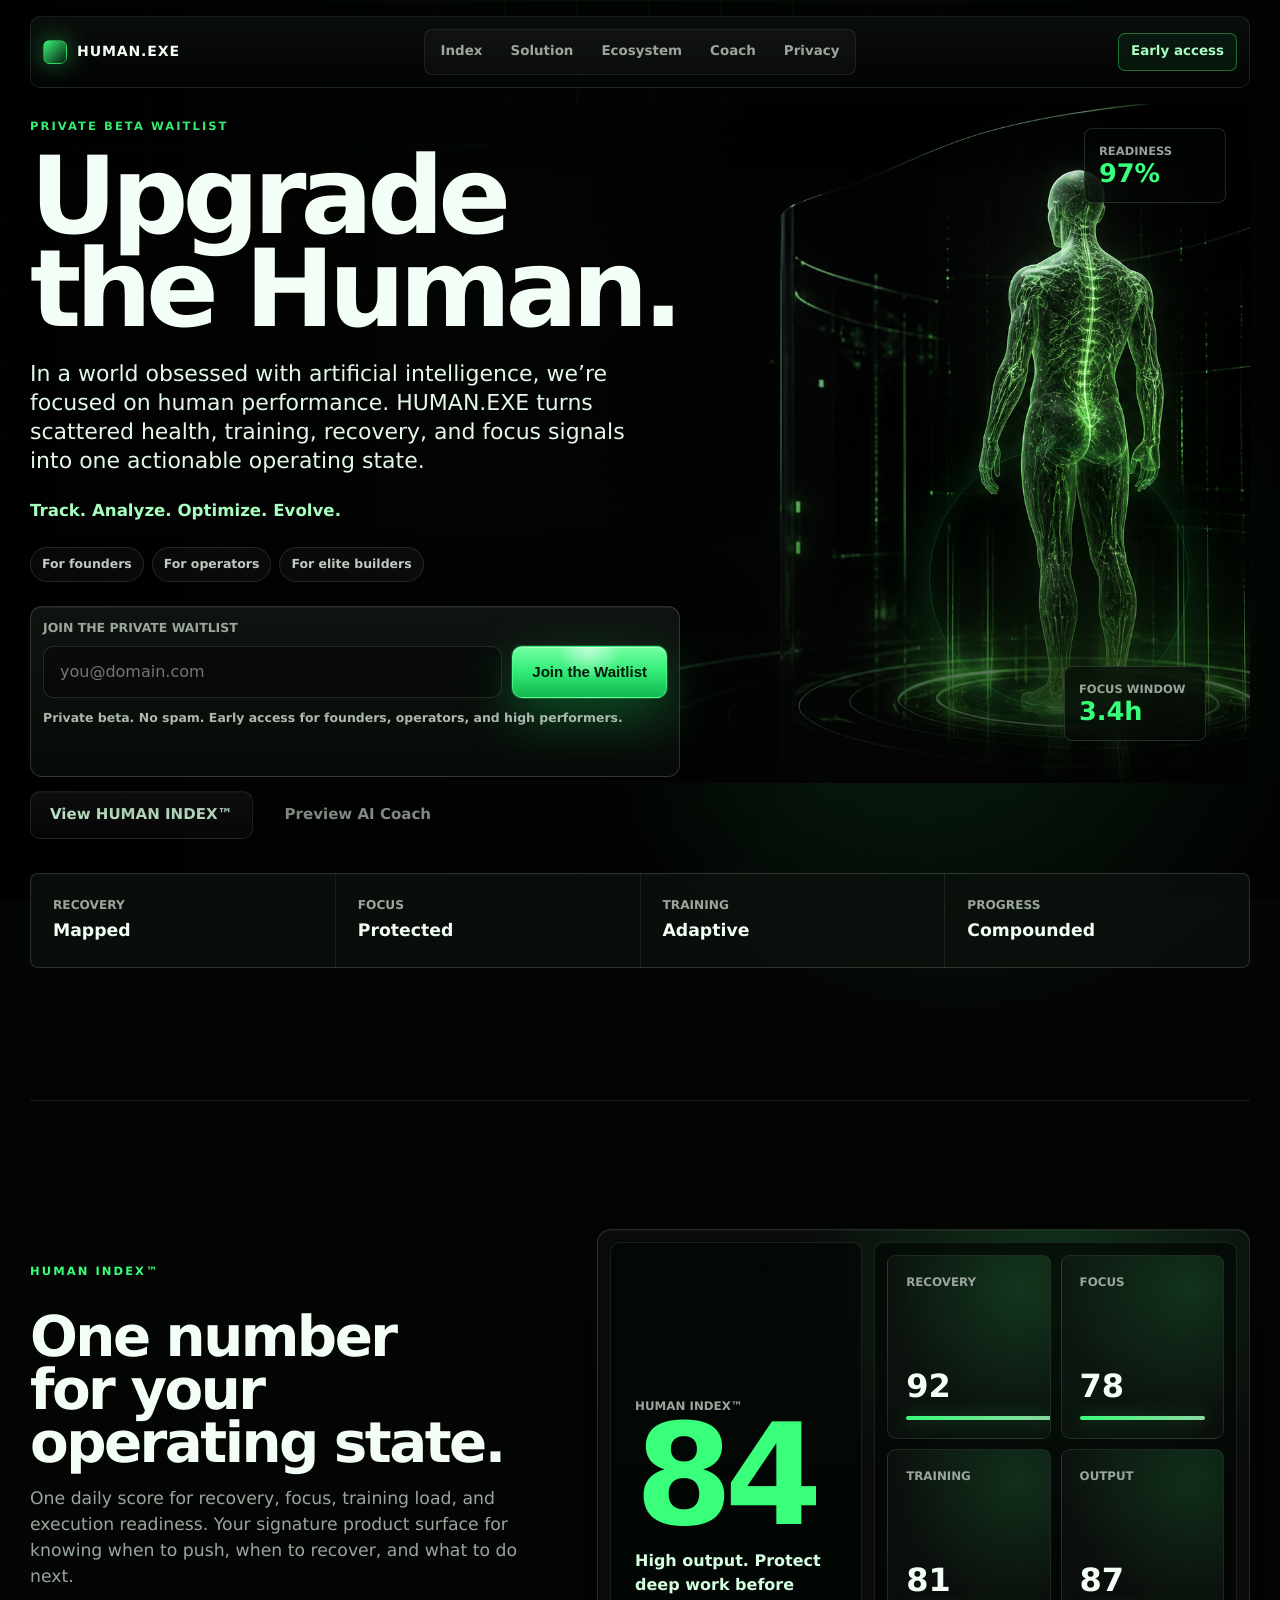
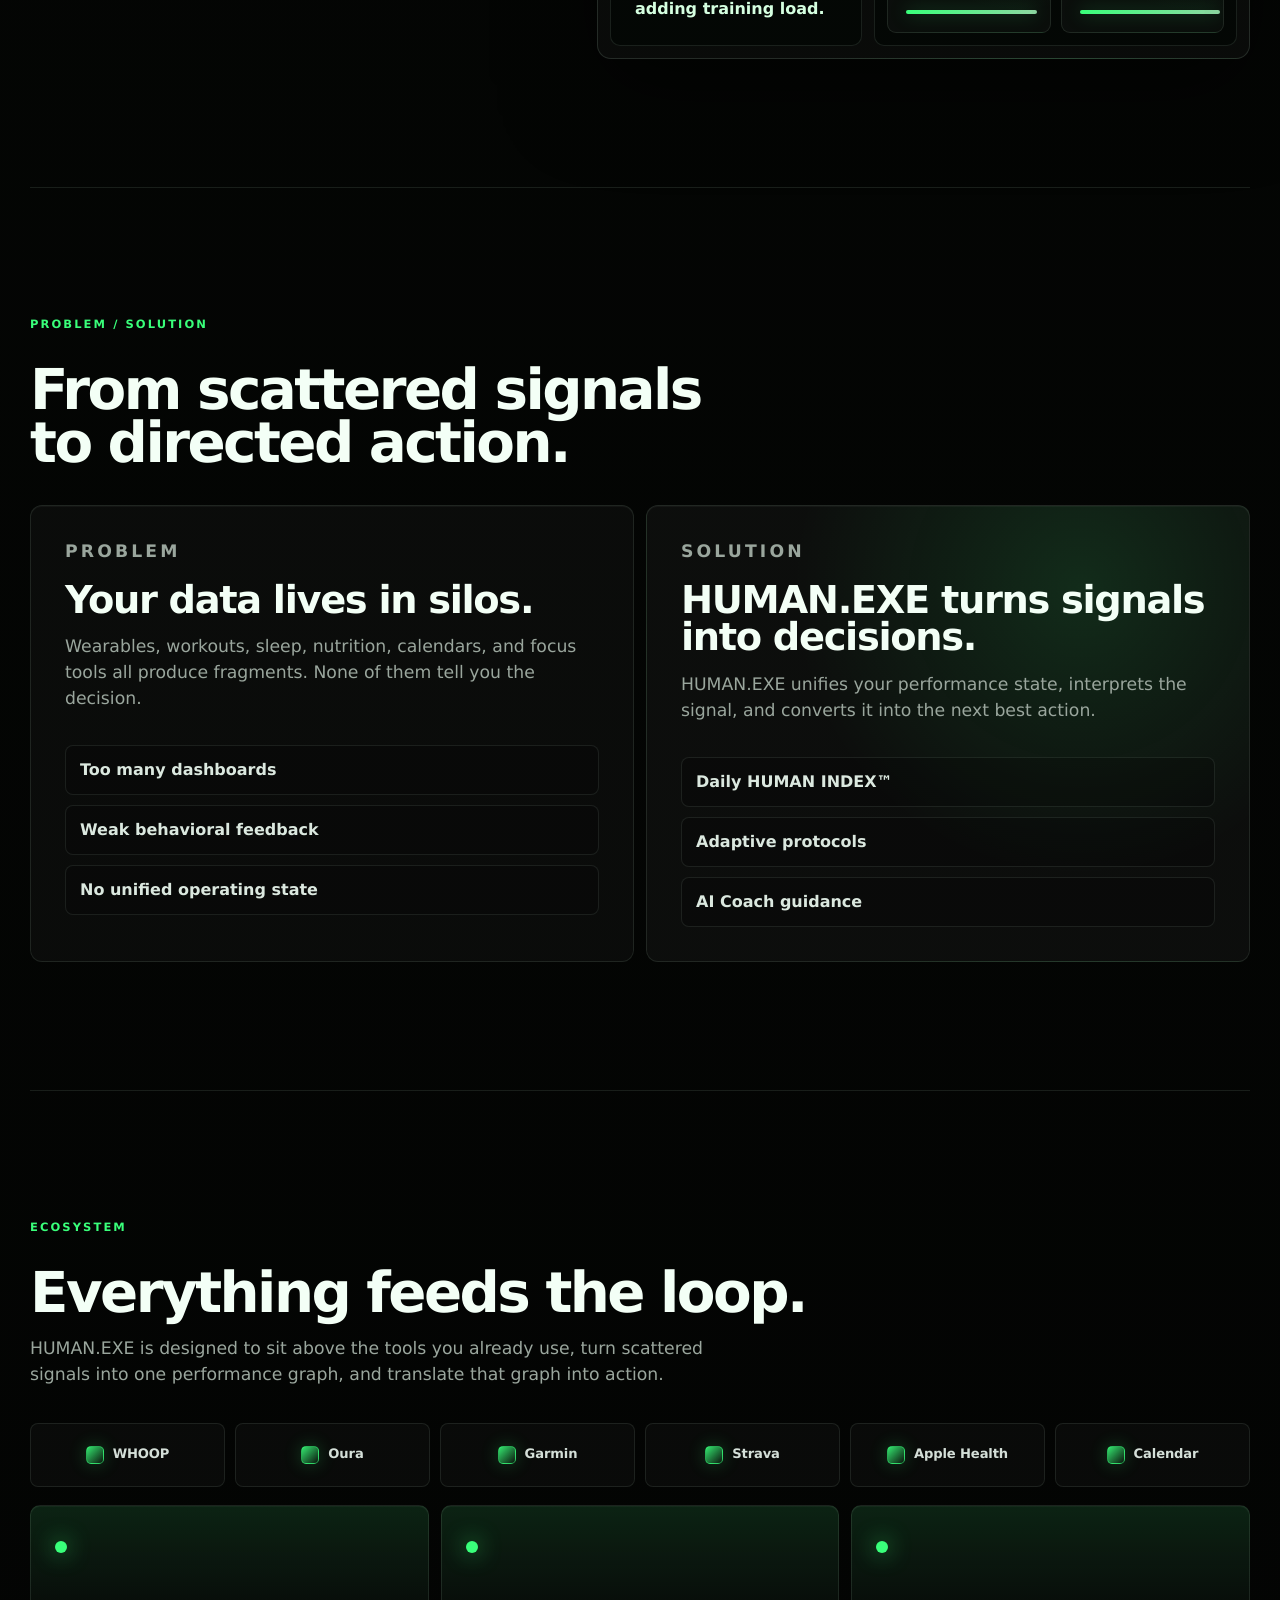
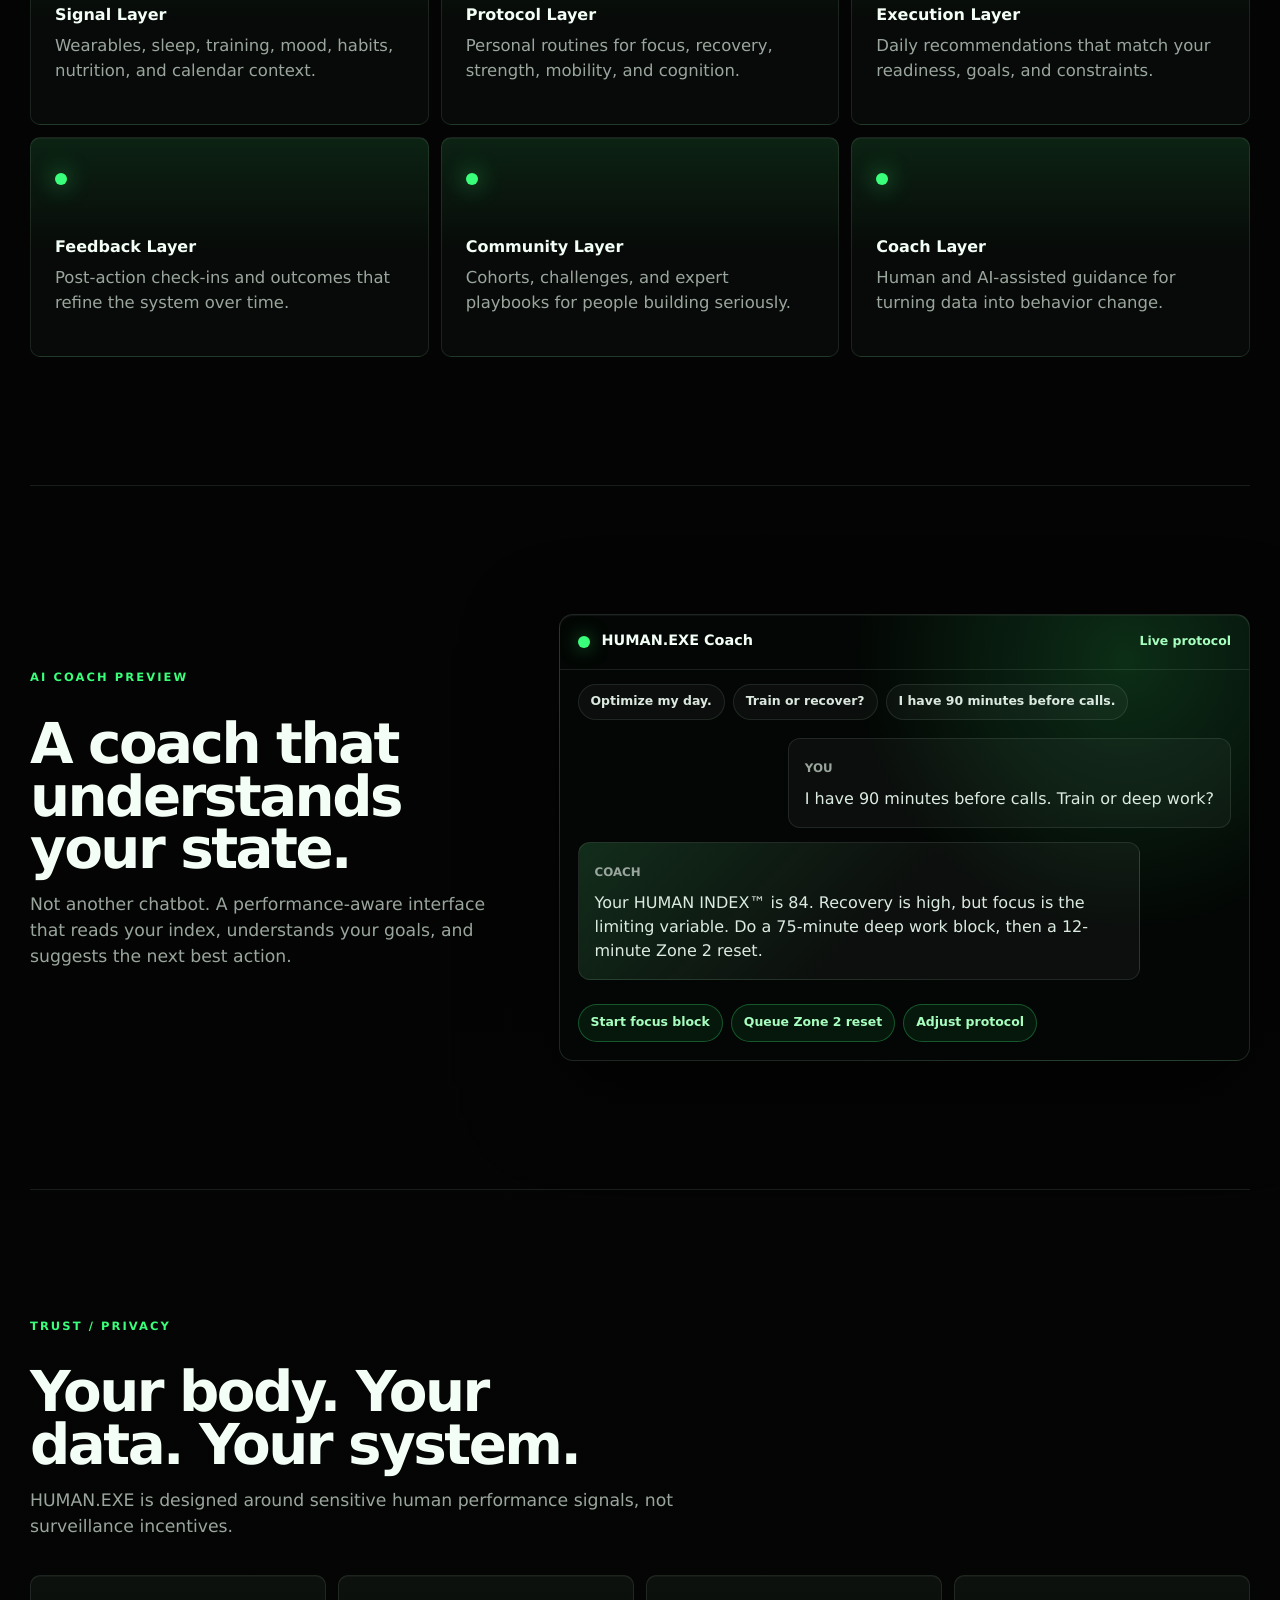
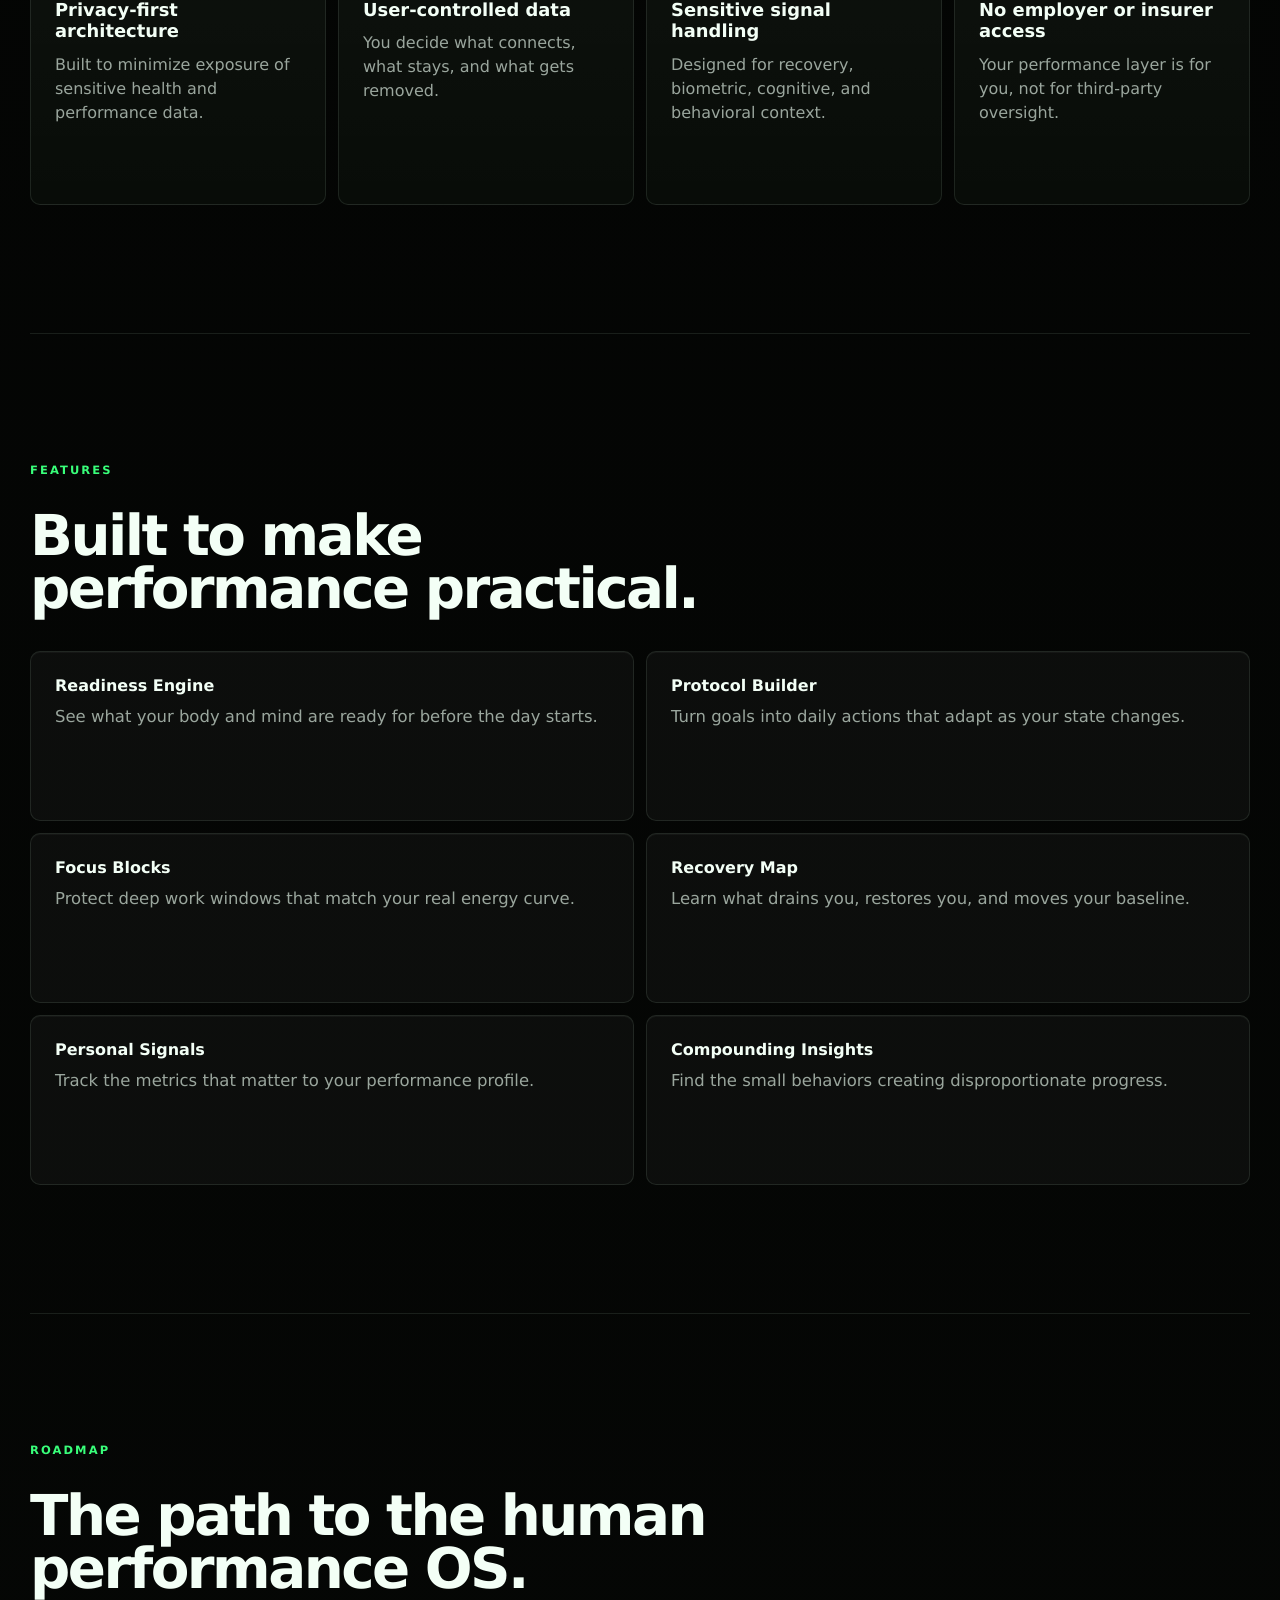
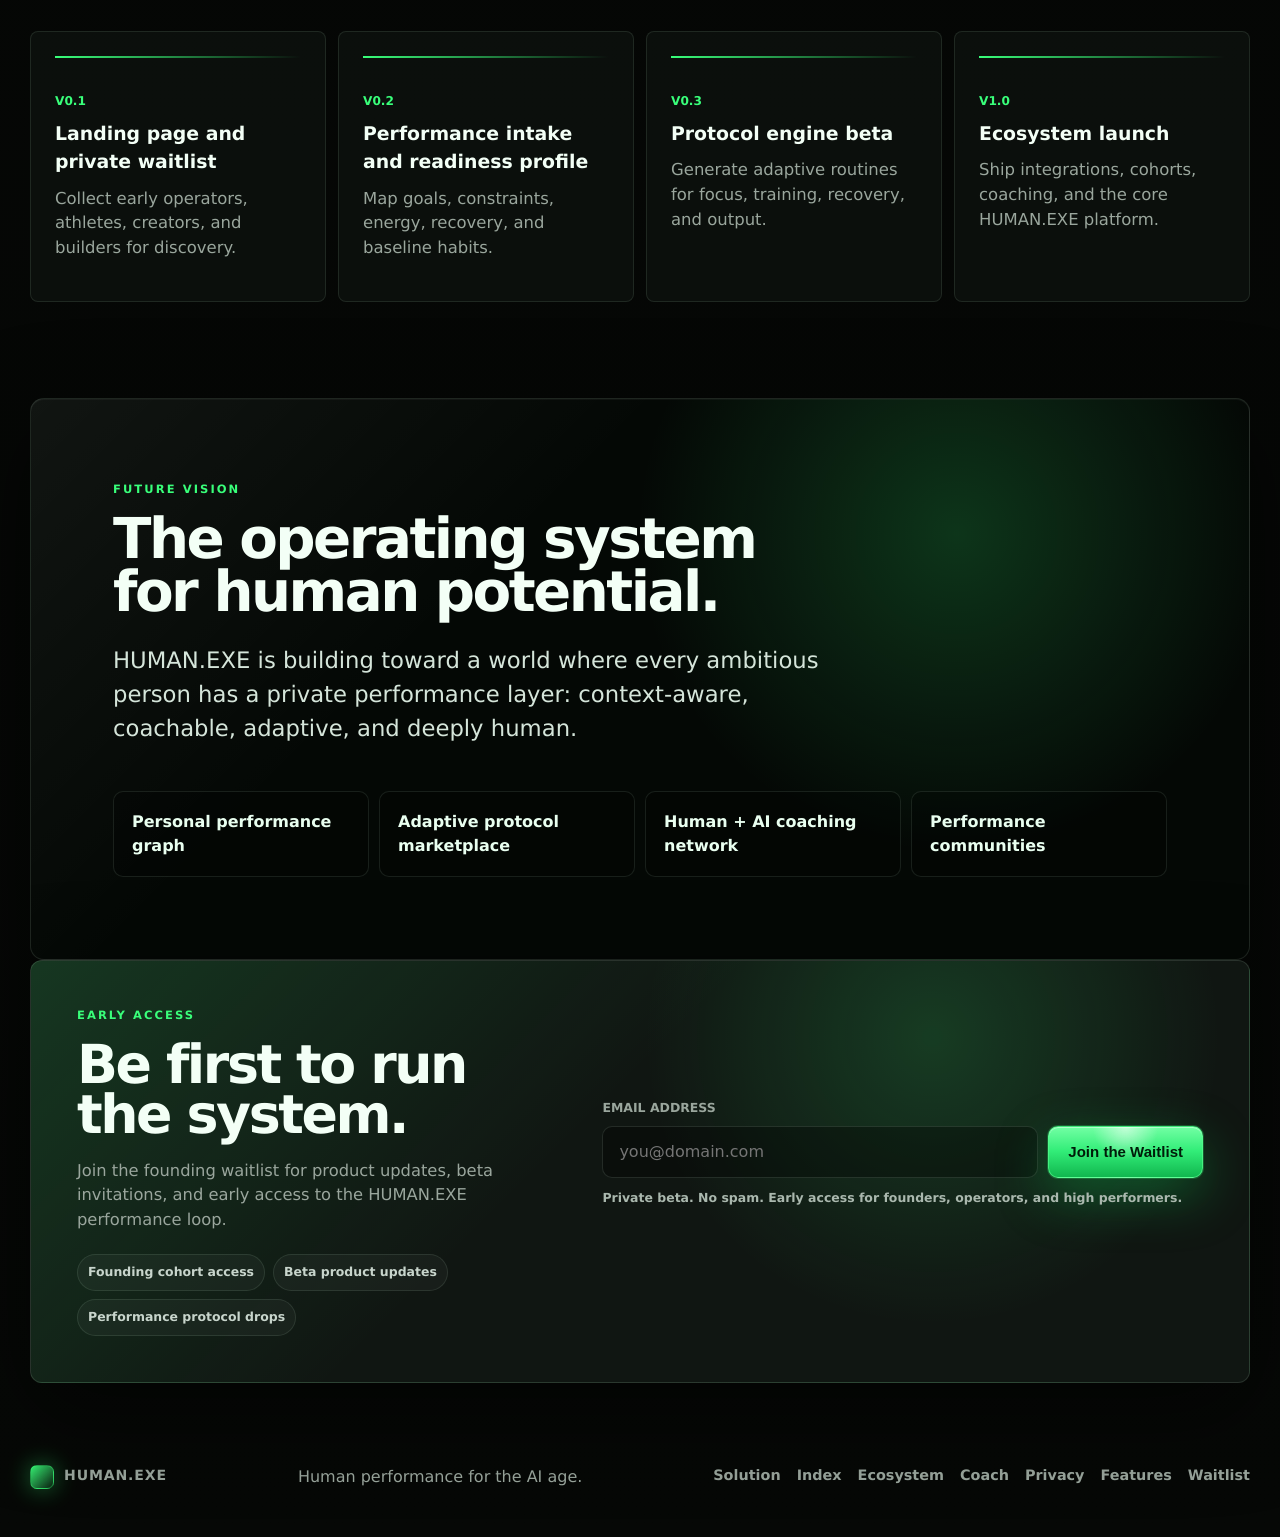
==== index.html @ fc6d48d7 "Ship HUMAN.EXE V0.1" ====
<!doctype html>
<html lang="en">
  <head>
    <meta charset="utf-8" />
    <meta name="viewport" content="width=device-width, initial-scale=1" />
    <meta
      name="description"
      content="HUMAN.EXE turns scattered health, training, recovery, and focus signals into one actionable operating state for high performers."
    />
    <meta name="theme-color" content="#030403" />
    <meta name="robots" content="index, follow" />
    <meta
      name="keywords"
      content="HUMAN.EXE, human performance, focus, recovery, readiness, AI age, performance operating system"
    />
    <link rel="canonical" href="https://humanexe.ai/" />
    <link rel="icon" href="assets/favicon.svg" type="image/svg+xml" />
    <link rel="apple-touch-icon" href="assets/favicon.svg" />
    <meta property="og:type" content="website" />
    <meta property="og:url" content="https://humanexe.ai/" />
    <meta property="og:title" content="HUMAN.EXE | Upgrade the Human" />
    <meta
      property="og:description"
      content="Turn scattered health, training, recovery, and focus signals into one actionable operating state."
    />
    <meta property="og:image" content="https://humanexe.ai/assets/human-exe-hero.png" />
    <meta name="twitter:card" content="summary_large_image" />
    <meta name="twitter:title" content="HUMAN.EXE | Upgrade the Human" />
    <meta
      name="twitter:description"
      content="Join the HUMAN.EXE waitlist for an AI performance operating system built around the human."
    />
    <meta name="twitter:image" content="https://humanexe.ai/assets/human-exe-hero.png" />
    <title>HUMAN.EXE | Upgrade the Human</title>
    <link rel="stylesheet" href="styles.css" />
    <script type="application/ld+json">
      {
        "@context": "https://schema.org",
        "@type": "Organization",
        "name": "HUMAN.EXE",
        "url": "https://humanexe.ai/",
        "description": "A human performance operating layer that turns scattered health, training, recovery, and focus signals into one actionable operating state."
      }
    </script>
  </head>
  <body>
    <div class="site-shell">
      <header class="nav">
        <a class="brand" href="#top" aria-label="HUMAN.EXE home">
          <span class="brand-mark" aria-hidden="true"></span>
          <span>HUMAN.EXE</span>
        </a>
        <nav class="nav-links" aria-label="Primary navigation">
          <a href="#human-index">Index</a>
          <a href="#problem-solution">Solution</a>
          <a href="#ecosystem">Ecosystem</a>
          <a href="#coach">Coach</a>
          <a href="#privacy">Privacy</a>
        </nav>
        <a class="nav-cta" href="#waitlist">Early access</a>
      </header>

      <main id="top">
        <section class="hero">
          <div class="hero-copy">
            <p class="eyebrow">Private beta waitlist</p>
            <h1>Upgrade the Human.</h1>
            <p class="hero-subtitle">
              In a world obsessed with artificial intelligence, we’re focused on
              human performance. HUMAN.EXE turns scattered health, training,
              recovery, and focus signals into one actionable operating state.
            </p>
            <p class="hero-mantra">Track. Analyze. Optimize. Evolve.</p>
            <div class="hero-proof" aria-label="HUMAN.EXE launch signals">
              <span>For founders</span>
              <span>For operators</span>
              <span>For elite builders</span>
            </div>
            <form class="waitlist-form hero-form" aria-label="Join the HUMAN.EXE waitlist">
              <label for="hero-email">Join the private waitlist</label>
              <div class="form-row">
                <input
                  id="hero-email"
                  name="email"
                  type="email"
                  autocomplete="email"
                  placeholder="you@domain.com"
                  required
                />
                <button class="button button-primary" type="submit">Join the Waitlist</button>
              </div>
              <small>Private beta. No spam. Early access for founders, operators, and high performers.</small>
              <p class="form-message" aria-live="polite"></p>
            </form>
            <div class="hero-actions">
              <a class="button button-ghost" href="#human-index">View HUMAN INDEX™</a>
              <a class="button button-text" href="#coach">Preview AI Coach</a>
            </div>
            <div class="signal-row" aria-label="Platform signals">
              <span><strong>01</strong> Readiness</span>
              <span><strong>02</strong> Protocols</span>
              <span><strong>03</strong> Compounding</span>
            </div>
          </div>

          <div class="hero-visual" aria-label="Futuristic human performance visual">
            <img
              src="assets/human-exe-hero.png"
              alt="Abstract neon green human performance core"
            />
            <div class="status-card status-card-top">
              <span>Readiness</span>
              <strong>97%</strong>
            </div>
            <div class="status-card status-card-bottom">
              <span>Focus window</span>
              <strong>3.4h</strong>
            </div>
            <div class="hero-orbit" aria-hidden="true"></div>
          </div>
        </section>

        <section class="metric-strip" aria-label="HUMAN.EXE performance metrics">
          <div>
            <span>Recovery</span>
            <strong>Mapped</strong>
          </div>
          <div>
            <span>Focus</span>
            <strong>Protected</strong>
          </div>
          <div>
            <span>Training</span>
            <strong>Adaptive</strong>
          </div>
          <div>
            <span>Progress</span>
            <strong>Compounded</strong>
          </div>
        </section>

        <section id="human-index" class="section human-index">
          <div class="section-heading">
            <p class="eyebrow">HUMAN INDEX™</p>
            <h2>One number for your operating state.</h2>
            <p>
              One daily score for recovery, focus, training load, and execution
              readiness. Your signature product surface for knowing when to push,
              when to recover, and what to do next.
            </p>
          </div>
          <div class="index-board">
            <div class="index-score">
              <span>HUMAN INDEX™</span>
              <strong>84</strong>
              <p>High output. Protect deep work before adding training load.</p>
            </div>
            <div class="index-rings" aria-label="HUMAN INDEX component scores">
              <div style="--value: 92"><span>Recovery</span><strong>92</strong></div>
              <div style="--value: 78"><span>Focus</span><strong>78</strong></div>
              <div style="--value: 81"><span>Training</span><strong>81</strong></div>
              <div style="--value: 87"><span>Output</span><strong>87</strong></div>
            </div>
          </div>
        </section>

        <section id="problem-solution" class="section problem-solution">
          <div class="section-heading">
            <p class="eyebrow">Problem / Solution</p>
            <h2>From scattered signals to directed action.</h2>
          </div>
          <div class="ps-grid">
            <article>
              <p class="eyebrow">Problem</p>
              <h3>Your data lives in silos.</h3>
              <p>
                Wearables, workouts, sleep, nutrition, calendars, and focus tools
                all produce fragments. None of them tell you the decision.
              </p>
              <ul>
                <li>Too many dashboards</li>
                <li>Weak behavioral feedback</li>
                <li>No unified operating state</li>
              </ul>
            </article>
            <article>
              <p class="eyebrow">Solution</p>
              <h3>HUMAN.EXE turns signals into decisions.</h3>
              <p>
                HUMAN.EXE unifies your performance state, interprets the signal,
                and converts it into the next best action.
              </p>
              <ul>
                <li>Daily HUMAN INDEX™</li>
                <li>Adaptive protocols</li>
                <li>AI Coach guidance</li>
              </ul>
            </article>
          </div>
        </section>

        <section id="ecosystem" class="section">
          <div class="section-heading">
            <p class="eyebrow">Ecosystem</p>
            <h2>Everything feeds the loop.</h2>
            <p>
              HUMAN.EXE is designed to sit above the tools you already use, turn
              scattered signals into one performance graph, and translate that
              graph into action.
            </p>
          </div>
          <div class="logo-cloud" aria-label="Ecosystem signal sources">
            <span><i aria-hidden="true"></i> WHOOP</span>
            <span><i aria-hidden="true"></i> Oura</span>
            <span><i aria-hidden="true"></i> Garmin</span>
            <span><i aria-hidden="true"></i> Strava</span>
            <span><i aria-hidden="true"></i> Apple Health</span>
            <span><i aria-hidden="true"></i> Calendar</span>
          </div>
          <div class="ecosystem-grid">
            <article>
              <span class="node"></span>
              <h3>Signal Layer</h3>
              <p>Wearables, sleep, training, mood, habits, nutrition, and calendar context.</p>
            </article>
            <article>
              <span class="node"></span>
              <h3>Protocol Layer</h3>
              <p>Personal routines for focus, recovery, strength, mobility, and cognition.</p>
            </article>
            <article>
              <span class="node"></span>
              <h3>Execution Layer</h3>
              <p>Daily recommendations that match your readiness, goals, and constraints.</p>
            </article>
            <article>
              <span class="node"></span>
              <h3>Feedback Layer</h3>
              <p>Post-action check-ins and outcomes that refine the system over time.</p>
            </article>
            <article>
              <span class="node"></span>
              <h3>Community Layer</h3>
              <p>Cohorts, challenges, and expert playbooks for people building seriously.</p>
            </article>
            <article>
              <span class="node"></span>
              <h3>Coach Layer</h3>
              <p>Human and AI-assisted guidance for turning data into behavior change.</p>
            </article>
          </div>
        </section>

        <section id="coach" class="section coach-preview">
          <div class="section-heading">
            <p class="eyebrow">AI Coach Preview</p>
            <h2>A coach that understands your state.</h2>
            <p>
              Not another chatbot. A performance-aware interface that reads your
              index, understands your goals, and suggests the next best action.
            </p>
          </div>
          <div class="coach-shell">
            <div class="coach-topbar">
              <span></span>
              <strong>HUMAN.EXE Coach</strong>
              <em>Live protocol</em>
            </div>
            <div class="coach-prompts" aria-label="Example AI Coach prompts">
              <button type="button">Optimize my day.</button>
              <button type="button">Train or recover?</button>
              <button type="button">I have 90 minutes before calls.</button>
            </div>
            <div class="coach-thread">
              <div class="coach-message coach-user">
                <span>You</span>
                <p>I have 90 minutes before calls. Train or deep work?</p>
              </div>
              <div class="coach-message coach-ai">
                <span>Coach</span>
                <p>
                  Your HUMAN INDEX™ is 84. Recovery is high, but focus is the
                  limiting variable. Do a 75-minute deep work block, then a
                  12-minute Zone 2 reset.
                </p>
              </div>
              <div class="coach-actions" aria-label="Suggested actions">
                <button type="button">Start focus block</button>
                <button type="button">Queue Zone 2 reset</button>
                <button type="button">Adjust protocol</button>
              </div>
            </div>
          </div>
        </section>

        <section id="privacy" class="section privacy-section">
          <div class="section-heading">
            <p class="eyebrow">Trust / Privacy</p>
            <h2>Your body. Your data. Your system.</h2>
            <p>
              HUMAN.EXE is designed around sensitive human performance signals,
              not surveillance incentives.
            </p>
          </div>
          <div class="privacy-grid">
            <article>
              <h3>Privacy-first architecture</h3>
              <p>Built to minimize exposure of sensitive health and performance data.</p>
            </article>
            <article>
              <h3>User-controlled data</h3>
              <p>You decide what connects, what stays, and what gets removed.</p>
            </article>
            <article>
              <h3>Sensitive signal handling</h3>
              <p>Designed for recovery, biometric, cognitive, and behavioral context.</p>
            </article>
            <article>
              <h3>No employer or insurer access</h3>
              <p>Your performance layer is for you, not for third-party oversight.</p>
            </article>
          </div>
        </section>

        <section id="features" class="section">
          <div class="section-heading">
            <p class="eyebrow">Features</p>
            <h2>Built to make performance practical.</h2>
          </div>
          <div class="feature-grid">
            <article>
              <h3>Readiness Engine</h3>
              <p>See what your body and mind are ready for before the day starts.</p>
            </article>
            <article>
              <h3>Protocol Builder</h3>
              <p>Turn goals into daily actions that adapt as your state changes.</p>
            </article>
            <article>
              <h3>Focus Blocks</h3>
              <p>Protect deep work windows that match your real energy curve.</p>
            </article>
            <article>
              <h3>Recovery Map</h3>
              <p>Learn what drains you, restores you, and moves your baseline.</p>
            </article>
            <article>
              <h3>Personal Signals</h3>
              <p>Track the metrics that matter to your performance profile.</p>
            </article>
            <article>
              <h3>Compounding Insights</h3>
              <p>Find the small behaviors creating disproportionate progress.</p>
            </article>
          </div>
        </section>

        <section id="roadmap" class="section roadmap">
          <div class="section-heading">
            <p class="eyebrow">Roadmap</p>
            <h2>The path to the human performance OS.</h2>
          </div>
          <ol class="timeline">
            <li>
              <span>V0.1</span>
              <strong>Landing page and private waitlist</strong>
              <p>Collect early operators, athletes, creators, and builders for discovery.</p>
            </li>
            <li>
              <span>V0.2</span>
              <strong>Performance intake and readiness profile</strong>
              <p>Map goals, constraints, energy, recovery, and baseline habits.</p>
            </li>
            <li>
              <span>V0.3</span>
              <strong>Protocol engine beta</strong>
              <p>Generate adaptive routines for focus, training, recovery, and output.</p>
            </li>
            <li>
              <span>V1.0</span>
              <strong>Ecosystem launch</strong>
              <p>Ship integrations, cohorts, coaching, and the core HUMAN.EXE platform.</p>
            </li>
          </ol>
        </section>

        <section id="vision" class="section future-vision">
          <p class="eyebrow">Future Vision</p>
          <h2>The operating system for human potential.</h2>
          <p>
            HUMAN.EXE is building toward a world where every ambitious person
            has a private performance layer: context-aware, coachable, adaptive,
            and deeply human.
          </p>
          <div class="vision-grid">
            <span>Personal performance graph</span>
            <span>Adaptive protocol marketplace</span>
            <span>Human + AI coaching network</span>
            <span>Performance communities</span>
          </div>
        </section>

        <section id="waitlist" class="section waitlist">
          <div>
            <p class="eyebrow">Early access</p>
            <h2>Be first to run the system.</h2>
            <p class="waitlist-copy">
              Join the founding waitlist for product updates, beta invitations,
              and early access to the HUMAN.EXE performance loop.
            </p>
            <div class="waitlist-points" aria-label="Waitlist benefits">
              <span>Founding cohort access</span>
              <span>Beta product updates</span>
              <span>Performance protocol drops</span>
            </div>
          </div>
          <form class="waitlist-form" aria-label="Join the waitlist">
            <label for="email">Email address</label>
            <div class="form-row">
              <input
                id="email"
                name="email"
                type="email"
                autocomplete="email"
                placeholder="you@domain.com"
                required
              />
              <button class="button button-primary" type="submit">Join the Waitlist</button>
            </div>
            <small>Private beta. No spam. Early access for founders, operators, and high performers.</small>
            <p class="form-message" aria-live="polite"></p>
          </form>
        </section>
      </main>

      <footer class="footer">
        <a class="brand" href="#top" aria-label="HUMAN.EXE home">
          <span class="brand-mark" aria-hidden="true"></span>
          <span>HUMAN.EXE</span>
        </a>
        <p>Human performance for the AI age.</p>
        <div class="footer-links">
          <a href="#problem-solution">Solution</a>
          <a href="#human-index">Index</a>
          <a href="#ecosystem">Ecosystem</a>
          <a href="#coach">Coach</a>
          <a href="#privacy">Privacy</a>
          <a href="#features">Features</a>
          <a href="#waitlist">Waitlist</a>
        </div>
      </footer>
    </div>

    <script src="script.js"></script>
  </body>
</html>
---- styles.css ----
:root {
  --bg: #030403;
  --panel: rgba(14, 18, 15, 0.78);
  --panel-strong: rgba(18, 24, 20, 0.94);
  --line: rgba(197, 255, 216, 0.16);
  --line-strong: rgba(58, 255, 118, 0.38);
  --text: #f3fff6;
  --muted: #9aa69d;
  --soft: #d5ffe0;
  --green: #39ff7a;
  --green-deep: #0aa64a;
  --green-soft: #a7ffbf;
  --shadow: 0 28px 90px rgba(0, 0, 0, 0.55);
  --radius: 8px;
  color-scheme: dark;
}

* {
  box-sizing: border-box;
}

html {
  scroll-behavior: smooth;
}

body {
  margin: 0;
  min-width: 320px;
  background:
    radial-gradient(circle at 75% 8%, rgba(57, 255, 122, 0.16), transparent 24rem),
    linear-gradient(180deg, #040604 0%, #030403 48%, #060806 100%);
  color: var(--text);
  font-family: Inter, ui-sans-serif, system-ui, -apple-system, BlinkMacSystemFont, "Segoe UI", sans-serif;
  line-height: 1.5;
  letter-spacing: 0;
  text-rendering: geometricPrecision;
  -webkit-font-smoothing: antialiased;
}

body::before {
  position: fixed;
  inset: 0;
  z-index: -2;
  pointer-events: none;
  content: "";
  background-image:
    linear-gradient(rgba(57, 255, 122, 0.045) 1px, transparent 1px),
    linear-gradient(90deg, rgba(57, 255, 122, 0.035) 1px, transparent 1px);
  background-size: 72px 72px;
  mask-image: linear-gradient(to bottom, black, transparent 78%);
}

body::after {
  position: fixed;
  inset: 0;
  z-index: -1;
  pointer-events: none;
  content: "";
  background: linear-gradient(90deg, rgba(0, 0, 0, 0.74), transparent 45%, rgba(0, 0, 0, 0.45));
}

a {
  color: inherit;
  text-decoration: none;
}

img {
  display: block;
  max-width: 100%;
}

.site-shell {
  width: min(1220px, calc(100% - 40px));
  margin: 0 auto;
}

.nav {
  position: sticky;
  top: 16px;
  z-index: 20;
  display: grid;
  grid-template-columns: 1fr auto 1fr;
  align-items: center;
  gap: 18px;
  margin: 16px 0 8px;
  padding: 12px;
  border: 1px solid rgba(216, 255, 226, 0.1);
  border-radius: 10px;
  background: linear-gradient(180deg, rgba(12, 16, 13, 0.86), rgba(3, 5, 4, 0.72));
  box-shadow: 0 18px 58px rgba(0, 0, 0, 0.34);
  backdrop-filter: blur(22px);
}

.brand {
  display: inline-flex;
  align-items: center;
  gap: 10px;
  width: fit-content;
  font-size: 0.88rem;
  font-weight: 800;
  letter-spacing: 0.06em;
}

.brand-mark {
  width: 24px;
  height: 24px;
  border: 1px solid var(--line-strong);
  border-radius: 7px;
  background:
    linear-gradient(135deg, rgba(57, 255, 122, 0.95), rgba(57, 255, 122, 0.05)),
    #071009;
  box-shadow: 0 0 24px rgba(57, 255, 122, 0.42);
}

.nav-links {
  display: flex;
  align-items: center;
  justify-content: center;
  gap: 4px;
  padding: 4px;
  border: 1px solid rgba(216, 255, 226, 0.08);
  border-radius: var(--radius);
  background: rgba(255, 255, 255, 0.03);
}

.nav-links a,
.nav-cta {
  padding: 8px 12px;
  border-radius: 7px;
  color: var(--muted);
  font-size: 0.84rem;
  font-weight: 600;
  transition: color 180ms ease, background 180ms ease, border-color 180ms ease, transform 180ms ease;
}

.nav-links a:hover,
.nav-cta:hover {
  color: var(--text);
  background: rgba(255, 255, 255, 0.06);
}

.nav-cta {
  justify-self: end;
  border: 1px solid var(--line-strong);
  color: var(--green-soft);
  background: rgba(57, 255, 122, 0.06);
}

.hero {
  position: relative;
  display: flex;
  align-items: center;
  min-height: auto;
  padding: 22px 0 0;
  overflow: hidden;
}

.hero-copy {
  position: relative;
  z-index: 2;
  width: min(700px, 100%);
}

.eyebrow {
  margin: 0 0 16px;
  color: var(--green);
  font-size: 0.72rem;
  font-weight: 800;
  letter-spacing: 0.18em;
  text-transform: uppercase;
}

h1,
h2,
h3,
p {
  margin-top: 0;
}

h1 {
  max-width: 780px;
  margin-bottom: 24px;
  font-size: clamp(4.3rem, 8.4vw, 7.25rem);
  line-height: 0.86;
  font-weight: 800;
  letter-spacing: -0.055em;
  text-wrap: balance;
}

h2 {
  margin-bottom: 0;
  color: var(--text);
  font-size: clamp(2.15rem, 4.4vw, 4.55rem);
  line-height: 0.94;
  font-weight: 800;
  letter-spacing: -0.045em;
  text-wrap: balance;
}

h3 {
  margin-bottom: 10px;
  font-size: 1rem;
  line-height: 1.2;
}

.hero-subtitle {
  max-width: 640px;
  color: #e3f8e9;
  font-size: clamp(1.14rem, 1.72vw, 1.38rem);
  line-height: 1.32;
  text-wrap: pretty;
}

.hero-mantra {
  margin: 20px 0 0;
  color: var(--green-soft);
  font-size: clamp(0.96rem, 1.3vw, 1.08rem);
  font-weight: 850;
}

.hero-proof {
  display: flex;
  flex-wrap: wrap;
  gap: 8px;
  margin: 24px 0 0;
}

.hero-proof span {
  min-height: 32px;
  padding: 7px 11px;
  border: 1px solid rgba(216, 255, 226, 0.12);
  border-radius: 999px;
  background: rgba(255, 255, 255, 0.035);
  color: #c3d0c7;
  font-size: 0.78rem;
  font-weight: 750;
}

.hero-form {
  max-width: 650px;
  margin-top: 24px;
  padding: 12px;
  border: 1px solid rgba(216, 255, 226, 0.16);
  border-radius: 12px;
  background:
    linear-gradient(180deg, rgba(255, 255, 255, 0.055), rgba(255, 255, 255, 0.02)),
    rgba(3, 8, 5, 0.78);
  box-shadow: 0 24px 88px rgba(0, 0, 0, 0.46), inset 0 1px 0 rgba(255, 255, 255, 0.06);
  backdrop-filter: blur(18px);
}

.waitlist-form small {
  display: block;
  margin-top: 11px;
  color: #aab8ae;
  font-size: 0.78rem;
  font-weight: 650;
}

.hero-actions {
  display: flex;
  flex-wrap: wrap;
  gap: 12px;
  margin: 14px 0 34px;
}

.button {
  display: inline-flex;
  align-items: center;
  justify-content: center;
  min-height: 48px;
  padding: 0 19px;
  border-radius: 10px;
  border: 1px solid rgba(255, 255, 255, 0.1);
  font-size: 0.94rem;
  font-weight: 800;
  white-space: nowrap;
  transition: transform 180ms ease, border-color 180ms ease, background 180ms ease, box-shadow 180ms ease;
}

.button:hover {
  transform: translateY(-1px);
}

.button-primary {
  border-color: rgba(87, 255, 142, 0.65);
  background:
    radial-gradient(circle at 50% 0%, rgba(255, 255, 255, 0.58), transparent 36%),
    linear-gradient(180deg, #72ffa4 0%, #32ed78 48%, #11b74f 100%);
  color: #001b09;
  box-shadow:
    0 0 0 1px rgba(57, 255, 122, 0.22),
    0 18px 52px rgba(18, 214, 91, 0.34),
    inset 0 1px 0 rgba(255, 255, 255, 0.42);
}

.button-primary:hover {
  box-shadow:
    0 0 0 1px rgba(57, 255, 122, 0.32),
    0 22px 64px rgba(18, 214, 91, 0.42),
    inset 0 1px 0 rgba(255, 255, 255, 0.48);
}

.button-ghost {
  background: linear-gradient(180deg, rgba(255, 255, 255, 0.062), rgba(255, 255, 255, 0.025));
  color: var(--soft);
  box-shadow: inset 0 1px 0 rgba(255, 255, 255, 0.045);
}

.button-text {
  border-color: transparent;
  background: transparent;
  color: var(--muted);
}

.button-text:hover {
  color: var(--text);
}

.signal-row {
  display: none;
  flex-wrap: wrap;
  gap: 10px;
}

.signal-row span {
  display: inline-flex;
  align-items: center;
  gap: 8px;
  min-height: 36px;
  padding: 0 12px;
  border: 1px solid rgba(216, 255, 226, 0.1);
  border-radius: 999px;
  background: rgba(255, 255, 255, 0.035);
  color: var(--muted);
  font-size: 0.82rem;
  font-weight: 700;
}

.signal-row strong {
  color: var(--green);
}

.hero-visual {
  position: absolute;
  inset: 8px 0 90px auto;
  width: min(63%, 760px);
  min-height: 560px;
  border: 0;
  border-radius: 0;
  overflow: hidden;
  background: transparent;
  box-shadow: none;
}

.hero-orbit {
  position: absolute;
  right: 8%;
  bottom: 11%;
  z-index: 1;
  width: 260px;
  aspect-ratio: 1;
  border: 1px solid rgba(57, 255, 122, 0.18);
  border-radius: 50%;
  box-shadow: inset 0 0 32px rgba(57, 255, 122, 0.08), 0 0 52px rgba(57, 255, 122, 0.14);
  animation: orbitPulse 6s ease-in-out infinite;
}

.hero-visual img {
  width: 100%;
  height: 100%;
  min-height: 560px;
  object-fit: cover;
}

.hero-visual::after {
  position: absolute;
  inset: 0;
  content: "";
  background:
    linear-gradient(90deg, var(--bg) 0%, rgba(3, 4, 3, 0.72) 20%, transparent 58%),
    linear-gradient(180deg, transparent 58%, rgba(3, 4, 3, 0.92));
}

.status-card {
  position: absolute;
  z-index: 2;
  display: grid;
  gap: 2px;
  min-width: 142px;
  padding: 14px;
  border: 1px solid rgba(216, 255, 226, 0.15);
  border-radius: var(--radius);
  background: rgba(3, 7, 5, 0.7);
  box-shadow: 0 18px 58px rgba(0, 0, 0, 0.38);
  backdrop-filter: blur(18px);
}

.status-card span {
  color: var(--muted);
  font-size: 0.72rem;
  font-weight: 700;
  text-transform: uppercase;
}

.status-card strong {
  color: var(--green);
  font-size: 1.6rem;
  line-height: 1;
}

.status-card-top {
  top: 24px;
  right: 24px;
}

.status-card-bottom {
  right: 44px;
  bottom: 42px;
  left: auto;
}

.metric-strip {
  display: grid;
  grid-template-columns: repeat(4, 1fr);
  gap: 1px;
  margin-bottom: 132px;
  overflow: hidden;
  border: 1px solid rgba(216, 255, 226, 0.1);
  border-radius: var(--radius);
  background: rgba(216, 255, 226, 0.1);
  box-shadow: inset 0 1px 0 rgba(255, 255, 255, 0.045);
}

.metric-strip div {
  padding: 22px;
  background: rgba(8, 12, 9, 0.82);
}

.metric-strip span {
  display: block;
  margin-bottom: 5px;
  color: var(--muted);
  font-size: 0.76rem;
  font-weight: 700;
  text-transform: uppercase;
}

.metric-strip strong {
  color: var(--text);
  font-size: 1.08rem;
}

.section {
  scroll-margin-top: 118px;
  padding: 128px 0;
  border-top: 1px solid rgba(216, 255, 226, 0.1);
}

.human-index {
  display: grid;
  grid-template-columns: 0.88fr 1.12fr;
  gap: 54px;
  align-items: center;
}

.index-board {
  display: grid;
  grid-template-columns: 0.82fr 1.18fr;
  gap: 12px;
  min-height: 430px;
  padding: 12px;
  border: 1px solid rgba(216, 255, 226, 0.13);
  border-radius: 14px;
  background:
    radial-gradient(circle at 70% 12%, rgba(57, 255, 122, 0.16), transparent 16rem),
    rgba(255, 255, 255, 0.028);
  box-shadow: var(--shadow), inset 0 1px 0 rgba(255, 255, 255, 0.04);
}

.index-score,
.index-rings {
  border: 1px solid rgba(216, 255, 226, 0.1);
  border-radius: 10px;
  background: rgba(3, 8, 5, 0.72);
}

.index-score {
  display: grid;
  align-content: end;
  padding: 24px;
}

.index-score span,
.index-rings span,
.coach-message span {
  color: var(--muted);
  font-size: 0.74rem;
  font-weight: 800;
  text-transform: uppercase;
}

.index-score strong {
  color: var(--green);
  font-size: clamp(5rem, 12vw, 8.8rem);
  line-height: 0.86;
  letter-spacing: -0.06em;
}

.index-score p {
  margin: 12px 0 0;
  color: #d5ffe0;
  font-weight: 650;
}

.index-rings {
  display: grid;
  grid-template-columns: repeat(2, 1fr);
  gap: 10px;
  padding: 12px;
}

.index-rings div {
  position: relative;
  overflow: hidden;
  display: grid;
  align-content: space-between;
  min-height: 184px;
  padding: 18px;
  border: 1px solid rgba(216, 255, 226, 0.1);
  border-radius: 9px;
  background:
    radial-gradient(circle at 80% 18%, rgba(57, 255, 122, 0.13), transparent 8rem),
    rgba(255, 255, 255, 0.032);
}

.index-rings div::before,
.index-rings div::after {
  position: absolute;
  right: 18px;
  bottom: 18px;
  left: 18px;
  height: 4px;
  border-radius: 999px;
  content: "";
}

.index-rings div::before {
  background: rgba(255, 255, 255, 0.08);
}

.index-rings div::after {
  width: calc(var(--value) * 1%);
  background: linear-gradient(90deg, var(--green), rgba(167, 255, 191, 0.82));
  box-shadow: 0 0 18px rgba(57, 255, 122, 0.34);
}

.index-rings strong {
  color: var(--text);
  font-size: 2rem;
  line-height: 1;
  margin-bottom: 18px;
}

.problem-solution .section-heading {
  max-width: 940px;
}

.ps-grid {
  display: grid;
  grid-template-columns: repeat(2, 1fr);
  gap: 12px;
}

.ps-grid article {
  min-height: 420px;
  padding: 34px;
  border: 1px solid rgba(216, 255, 226, 0.1);
  border-radius: 12px;
  background: rgba(255, 255, 255, 0.032);
  box-shadow: inset 0 1px 0 rgba(255, 255, 255, 0.035);
}

.ps-grid article:nth-child(2) {
  background:
    radial-gradient(circle at 72% 18%, rgba(57, 255, 122, 0.12), transparent 18rem),
    rgba(255, 255, 255, 0.04);
}

.ps-grid h3 {
  max-width: 540px;
  margin-bottom: 16px;
  font-size: clamp(1.8rem, 3vw, 3rem);
  line-height: 0.98;
  letter-spacing: -0.035em;
}

.ps-grid p {
  max-width: 560px;
  color: var(--muted);
  font-size: 1.08rem;
}

.ps-grid ul {
  display: grid;
  gap: 10px;
  margin: 32px 0 0;
  padding: 0;
  list-style: none;
}

.ps-grid li {
  padding: 12px 14px;
  border: 1px solid rgba(216, 255, 226, 0.09);
  border-radius: 8px;
  background: rgba(0, 0, 0, 0.22);
  color: #dbe8df;
  font-weight: 720;
}

.split-section {
  display: grid;
  grid-template-columns: 0.9fr 1.1fr;
  gap: 54px;
  align-items: end;
}

.section-lead,
.panel-copy p,
.ecosystem-grid p,
.feature-grid p,
.timeline p {
  color: var(--muted);
  font-size: 1.03rem;
}

.section-lead {
  margin-bottom: 0;
  color: #c6d1c9;
  font-size: clamp(1.18rem, 2.15vw, 1.62rem);
  line-height: 1.36;
}

.solution-panel {
  display: grid;
  grid-template-columns: minmax(0, 1fr) 390px;
  gap: 40px;
  align-items: stretch;
}

.panel-copy {
  display: grid;
  align-content: center;
  min-height: 430px;
  padding: 42px;
  border: 1px solid rgba(216, 255, 226, 0.1);
  border-radius: var(--radius);
  background:
    linear-gradient(135deg, rgba(57, 255, 122, 0.12), transparent 42%),
    var(--panel);
}

.panel-copy p {
  max-width: 720px;
  margin: 26px 0 0;
}

.system-stack {
  display: grid;
  gap: 10px;
}

.system-stack div {
  display: flex;
  align-items: center;
  gap: 12px;
  min-height: 98px;
  padding: 20px;
  border: 1px solid rgba(216, 255, 226, 0.1);
  border-radius: var(--radius);
  background: rgba(255, 255, 255, 0.035);
  color: var(--soft);
  font-size: 1.05rem;
  font-weight: 800;
}

.system-stack span,
.node {
  width: 12px;
  height: 12px;
  border-radius: 50%;
  background: var(--green);
  box-shadow: 0 0 22px rgba(57, 255, 122, 0.72);
}

.section-heading {
  display: grid;
  gap: 16px;
  max-width: 820px;
  margin-bottom: 34px;
}

.section-heading p:not(.eyebrow) {
  max-width: 720px;
  margin: 0;
  color: var(--muted);
  font-size: 1.08rem;
}

.ecosystem-grid,
.feature-grid,
.privacy-grid {
  display: grid;
  grid-template-columns: repeat(3, 1fr);
  gap: 12px;
}

.logo-cloud {
  display: grid;
  grid-template-columns: repeat(6, 1fr);
  gap: 10px;
  margin: 0 0 18px;
}

.logo-cloud span {
  display: flex;
  align-items: center;
  justify-content: center;
  gap: 9px;
  min-height: 64px;
  border: 1px solid rgba(216, 255, 226, 0.095);
  border-radius: 8px;
  background: rgba(255, 255, 255, 0.026);
  color: #d4dfd8;
  font-size: 0.82rem;
  font-weight: 800;
  letter-spacing: -0.01em;
}

.logo-cloud i {
  width: 18px;
  height: 18px;
  border: 1px solid rgba(57, 255, 122, 0.55);
  border-radius: 5px;
  background: linear-gradient(135deg, rgba(57, 255, 122, 0.9), rgba(57, 255, 122, 0.04));
  box-shadow: 0 0 18px rgba(57, 255, 122, 0.24);
}

.ecosystem-grid article,
.feature-grid article,
.privacy-grid article {
  min-height: 220px;
  padding: 24px;
  border: 1px solid rgba(216, 255, 226, 0.1);
  border-radius: 10px;
  background: var(--panel);
  box-shadow: inset 0 1px 0 rgba(255, 255, 255, 0.035);
  transition: transform 180ms ease, border-color 180ms ease, background 180ms ease;
}

.ecosystem-grid article {
  display: grid;
  align-content: end;
  background:
    linear-gradient(180deg, rgba(57, 255, 122, 0.1), transparent 52%),
    rgba(9, 13, 10, 0.82);
}

.node {
  margin-bottom: 52px;
}

.feature-grid {
  grid-template-columns: repeat(2, 1fr);
}

.feature-grid article {
  min-height: 170px;
  background: rgba(255, 255, 255, 0.035);
}

.feature-grid article:hover {
  border-color: var(--line-strong);
  background: rgba(57, 255, 122, 0.06);
}

.ecosystem-grid article:hover,
.privacy-grid article:hover,
.ps-grid article:hover,
.timeline li:hover,
.vision-grid span:hover {
  transform: translateY(-2px);
  border-color: rgba(57, 255, 122, 0.24);
}

.coach-preview {
  display: grid;
  grid-template-columns: 0.82fr 1.18fr;
  gap: 48px;
  align-items: center;
}

.coach-shell {
  overflow: hidden;
  border: 1px solid rgba(216, 255, 226, 0.13);
  border-radius: 14px;
  background:
    radial-gradient(circle at 82% 10%, rgba(57, 255, 122, 0.16), transparent 17rem),
    rgba(4, 8, 5, 0.86);
  box-shadow: var(--shadow), inset 0 1px 0 rgba(255, 255, 255, 0.05);
}

.coach-topbar {
  display: grid;
  grid-template-columns: auto 1fr auto;
  align-items: center;
  gap: 12px;
  padding: 16px 18px;
  border-bottom: 1px solid rgba(216, 255, 226, 0.1);
}

.coach-prompts {
  display: flex;
  flex-wrap: wrap;
  gap: 8px;
  padding: 14px 18px 0;
}

.coach-prompts button {
  min-height: 36px;
  padding: 0 12px;
  border: 1px solid rgba(216, 255, 226, 0.1);
  border-radius: 999px;
  background: rgba(255, 255, 255, 0.035);
  color: #dbe8df;
  font: inherit;
  font-size: 0.78rem;
  font-weight: 760;
}

.coach-topbar span {
  width: 12px;
  height: 12px;
  border-radius: 50%;
  background: var(--green);
  box-shadow: 0 0 18px rgba(57, 255, 122, 0.5);
}

.coach-topbar strong {
  font-size: 0.9rem;
}

.coach-topbar em {
  color: var(--green-soft);
  font-size: 0.78rem;
  font-style: normal;
  font-weight: 780;
}

.coach-thread {
  display: grid;
  gap: 14px;
  padding: 18px;
}

.coach-message {
  max-width: 86%;
  padding: 16px;
  border: 1px solid rgba(216, 255, 226, 0.1);
  border-radius: 12px;
  background: rgba(255, 255, 255, 0.035);
}

.coach-user {
  justify-self: end;
}

.coach-ai {
  background:
    linear-gradient(135deg, rgba(57, 255, 122, 0.12), transparent 54%),
    rgba(255, 255, 255, 0.04);
}

.coach-message p {
  margin: 8px 0 0;
  color: #dcebe1;
}

.coach-actions {
  display: flex;
  flex-wrap: wrap;
  gap: 8px;
  margin-top: 10px;
}

.coach-actions button {
  min-height: 38px;
  padding: 0 12px;
  border: 1px solid rgba(57, 255, 122, 0.28);
  border-radius: 999px;
  background: rgba(57, 255, 122, 0.07);
  color: var(--green-soft);
  font: inherit;
  font-size: 0.78rem;
  font-weight: 780;
}

.coach-actions button:hover,
.coach-prompts button:hover {
  border-color: rgba(57, 255, 122, 0.38);
  background: rgba(57, 255, 122, 0.1);
}

.privacy-section .section-heading {
  max-width: 900px;
}

.privacy-grid {
  grid-template-columns: repeat(4, 1fr);
}

.privacy-grid article {
  min-height: 230px;
  background:
    linear-gradient(180deg, rgba(255, 255, 255, 0.04), rgba(255, 255, 255, 0.018)),
    rgba(4, 8, 5, 0.78);
}

.privacy-grid h3 {
  font-size: 1.12rem;
}

.privacy-grid p {
  color: var(--muted);
}

.future-vision {
  min-height: 560px;
  display: grid;
  align-content: center;
  padding: 82px;
  border: 1px solid rgba(216, 255, 226, 0.12);
  border-radius: 14px;
  background:
    radial-gradient(circle at 76% 24%, rgba(57, 255, 122, 0.18), transparent 20rem),
    linear-gradient(135deg, rgba(255, 255, 255, 0.052), transparent 36%),
    rgba(5, 9, 6, 0.9);
  box-shadow: var(--shadow), inset 0 1px 0 rgba(255, 255, 255, 0.045);
}

.future-vision h2 {
  max-width: 920px;
}

.future-vision > p:not(.eyebrow) {
  max-width: 760px;
  margin: 24px 0 0;
  color: #d5e5da;
  font-size: clamp(1.14rem, 1.8vw, 1.42rem);
}

.vision-grid {
  display: grid;
  grid-template-columns: repeat(4, 1fr);
  gap: 10px;
  margin-top: 44px;
}

.vision-grid span {
  min-height: 86px;
  padding: 18px;
  border: 1px solid rgba(216, 255, 226, 0.1);
  border-radius: 10px;
  background: rgba(0, 0, 0, 0.24);
  color: #e9fff0;
  font-weight: 780;
}

.roadmap {
  padding-bottom: 96px;
}

.timeline {
  display: grid;
  grid-template-columns: repeat(4, 1fr);
  gap: 12px;
  margin: 0;
  padding: 0;
  list-style: none;
  counter-reset: roadmap;
}

.timeline li {
  position: relative;
  min-height: 240px;
  padding: 24px;
  border: 1px solid rgba(216, 255, 226, 0.1);
  border-radius: var(--radius);
  background: var(--panel);
}

.timeline li::before {
  display: block;
  width: 100%;
  height: 2px;
  margin-bottom: 34px;
  content: "";
  background: linear-gradient(90deg, var(--green), transparent);
}

.timeline span {
  display: block;
  margin-bottom: 10px;
  color: var(--green);
  font-size: 0.76rem;
  font-weight: 800;
  text-transform: uppercase;
}

.timeline strong {
  display: block;
  margin-bottom: 10px;
  font-size: 1.18rem;
}

.waitlist {
  display: grid;
  grid-template-columns: 0.9fr 1.1fr;
  gap: 34px;
  align-items: center;
  margin-bottom: 48px;
  padding: 46px;
  border: 1px solid rgba(216, 255, 226, 0.12);
  border-radius: 12px;
  background:
    radial-gradient(circle at 74% 18%, rgba(57, 255, 122, 0.16), transparent 18rem),
    linear-gradient(135deg, rgba(57, 255, 122, 0.14), transparent 44%),
    var(--panel-strong);
  box-shadow: var(--shadow);
}

.waitlist h2 {
  font-size: clamp(2.1rem, 4.2vw, 4.2rem);
}

.waitlist-copy {
  max-width: 560px;
  margin: 18px 0 0;
  color: var(--muted);
  font-size: 1.02rem;
}

.waitlist-points {
  display: flex;
  flex-wrap: wrap;
  gap: 8px;
  margin-top: 22px;
}

.waitlist-points span {
  padding: 8px 10px;
  border: 1px solid rgba(216, 255, 226, 0.1);
  border-radius: 999px;
  background: rgba(255, 255, 255, 0.035);
  color: #c8d5cc;
  font-size: 0.78rem;
  font-weight: 750;
}

.waitlist-form label {
  display: block;
  margin-bottom: 8px;
  color: var(--muted);
  font-size: 0.78rem;
  font-weight: 800;
  text-transform: uppercase;
}

.form-row {
  display: grid;
  grid-template-columns: minmax(0, 1fr) auto;
  gap: 10px;
}

input {
  width: 100%;
  min-height: 52px;
  padding: 0 16px;
  border: 1px solid rgba(216, 255, 226, 0.12);
  border-radius: 10px;
  outline: none;
  background: rgba(0, 0, 0, 0.34);
  color: var(--text);
  font: inherit;
}

input:focus {
  border-color: var(--line-strong);
  box-shadow: 0 0 0 4px rgba(57, 255, 122, 0.1);
}

.form-message {
  min-height: 24px;
  margin: 12px 0 0;
  color: var(--green);
  font-size: 0.9rem;
  font-weight: 700;
}

.form-message.success {
  color: var(--green-soft);
}

.form-message.error {
  color: #ff7f7f;
}

.footer {
  display: flex;
  align-items: center;
  justify-content: space-between;
  gap: 22px;
  padding: 34px 0 48px;
  color: var(--muted);
}

.footer p {
  margin: 0;
}

.footer-links {
  display: flex;
  gap: 16px;
  font-size: 0.9rem;
  font-weight: 700;
}

.footer a:hover {
  color: var(--text);
}

.reveal {
  opacity: 0;
  transform: translateY(18px);
  transition: opacity 700ms ease, transform 700ms ease;
}

.reveal.is-visible {
  opacity: 1;
  transform: translateY(0);
}

@keyframes orbitPulse {
  0%,
  100% {
    opacity: 0.34;
    transform: scale(0.98);
  }

  50% {
    opacity: 0.68;
    transform: scale(1.03);
  }
}

@media (prefers-reduced-motion: reduce) {
  html {
    scroll-behavior: auto;
  }

  *,
  *::before,
  *::after {
    animation-duration: 0.01ms !important;
    animation-iteration-count: 1 !important;
    transition-duration: 0.01ms !important;
  }

  .reveal {
    opacity: 1;
    transform: none;
  }
}

@media (max-width: 920px) {
  .site-shell {
    width: min(100% - 28px, 720px);
  }

  .nav {
    grid-template-columns: 1fr auto;
    margin-bottom: 36px;
  }

  .nav-links {
    display: none;
  }

  .hero,
  .human-index,
  .coach-preview,
  .split-section,
  .solution-panel,
  .waitlist {
    grid-template-columns: 1fr;
  }

  .hero {
    min-height: auto;
    padding: 52px 0 64px;
  }

  .hero-visual {
    inset: 4px -82px auto auto;
    width: min(82%, 520px);
    min-height: 420px;
    opacity: 0.58;
  }

  .hero-visual img {
    min-height: 420px;
  }

  .metric-strip,
  .logo-cloud,
  .index-rings,
  .ecosystem-grid,
  .feature-grid,
  .privacy-grid,
  .timeline,
  .ps-grid,
  .vision-grid {
    grid-template-columns: 1fr 1fr;
  }

  .index-board {
    grid-template-columns: 1fr;
  }

  .metric-strip {
    margin-bottom: 72px;
  }

  .section {
    padding: 78px 0;
  }

  .waitlist {
    padding: 30px;
  }
}

@media (max-width: 620px) {
  .site-shell {
    width: min(100% - 24px, 480px);
  }

  .nav {
    top: 10px;
    margin-top: 10px;
  }

  .brand {
    font-size: 0.8rem;
  }

  h1 {
    font-size: clamp(3.1rem, 16.5vw, 4.72rem);
    letter-spacing: -0.052em;
  }

  .hero-subtitle {
    font-size: 1.12rem;
  }

  .hero-actions,
  .form-row,
  .footer {
    display: grid;
    grid-template-columns: 1fr;
  }

  .hero-proof {
    gap: 6px;
  }

  .hero-proof span {
    font-size: 0.72rem;
  }

  .hero {
    padding-bottom: 24px;
  }

  .hero-actions,
  .signal-row {
    display: none;
  }

  .hero-form {
    padding: 12px;
  }

  .button,
  .form-row .button {
    width: 100%;
  }

  .hero-visual {
    inset: 22px -118px auto auto;
    width: min(108%, 430px);
    min-height: 330px;
    opacity: 0.42;
  }

  .hero-visual img {
    min-height: 330px;
  }

  .status-card {
    display: none;
    min-width: 118px;
    padding: 11px;
  }

  .status-card strong {
    font-size: 1.25rem;
  }

  .status-card-top {
    top: 14px;
    right: 14px;
  }

  .status-card-bottom {
    bottom: 14px;
    left: 14px;
  }

  .metric-strip,
  .logo-cloud,
  .index-rings,
  .ecosystem-grid,
  .feature-grid,
  .privacy-grid,
  .timeline,
  .ps-grid,
  .vision-grid {
    grid-template-columns: 1fr;
  }

  .metric-strip div,
  .ps-grid article,
  .ecosystem-grid article,
  .feature-grid article,
  .privacy-grid article,
  .timeline li,
  .vision-grid span {
    min-height: auto;
    padding: 20px;
  }

  .panel-copy,
  .index-board,
  .future-vision,
  .waitlist {
    min-height: auto;
    padding: 24px;
  }

  .index-score strong {
    font-size: 5.8rem;
  }

  .coach-preview {
    gap: 26px;
  }

  .coach-message {
    max-width: 100%;
  }

  .coach-prompts,
  .coach-actions {
    display: grid;
    grid-template-columns: 1fr;
  }

  .coach-prompts button,
  .coach-actions button {
    width: 100%;
  }

  .node {
    margin-bottom: 42px;
  }

  .footer {
    align-items: start;
  }

  .footer-links {
    flex-wrap: wrap;
  }
}
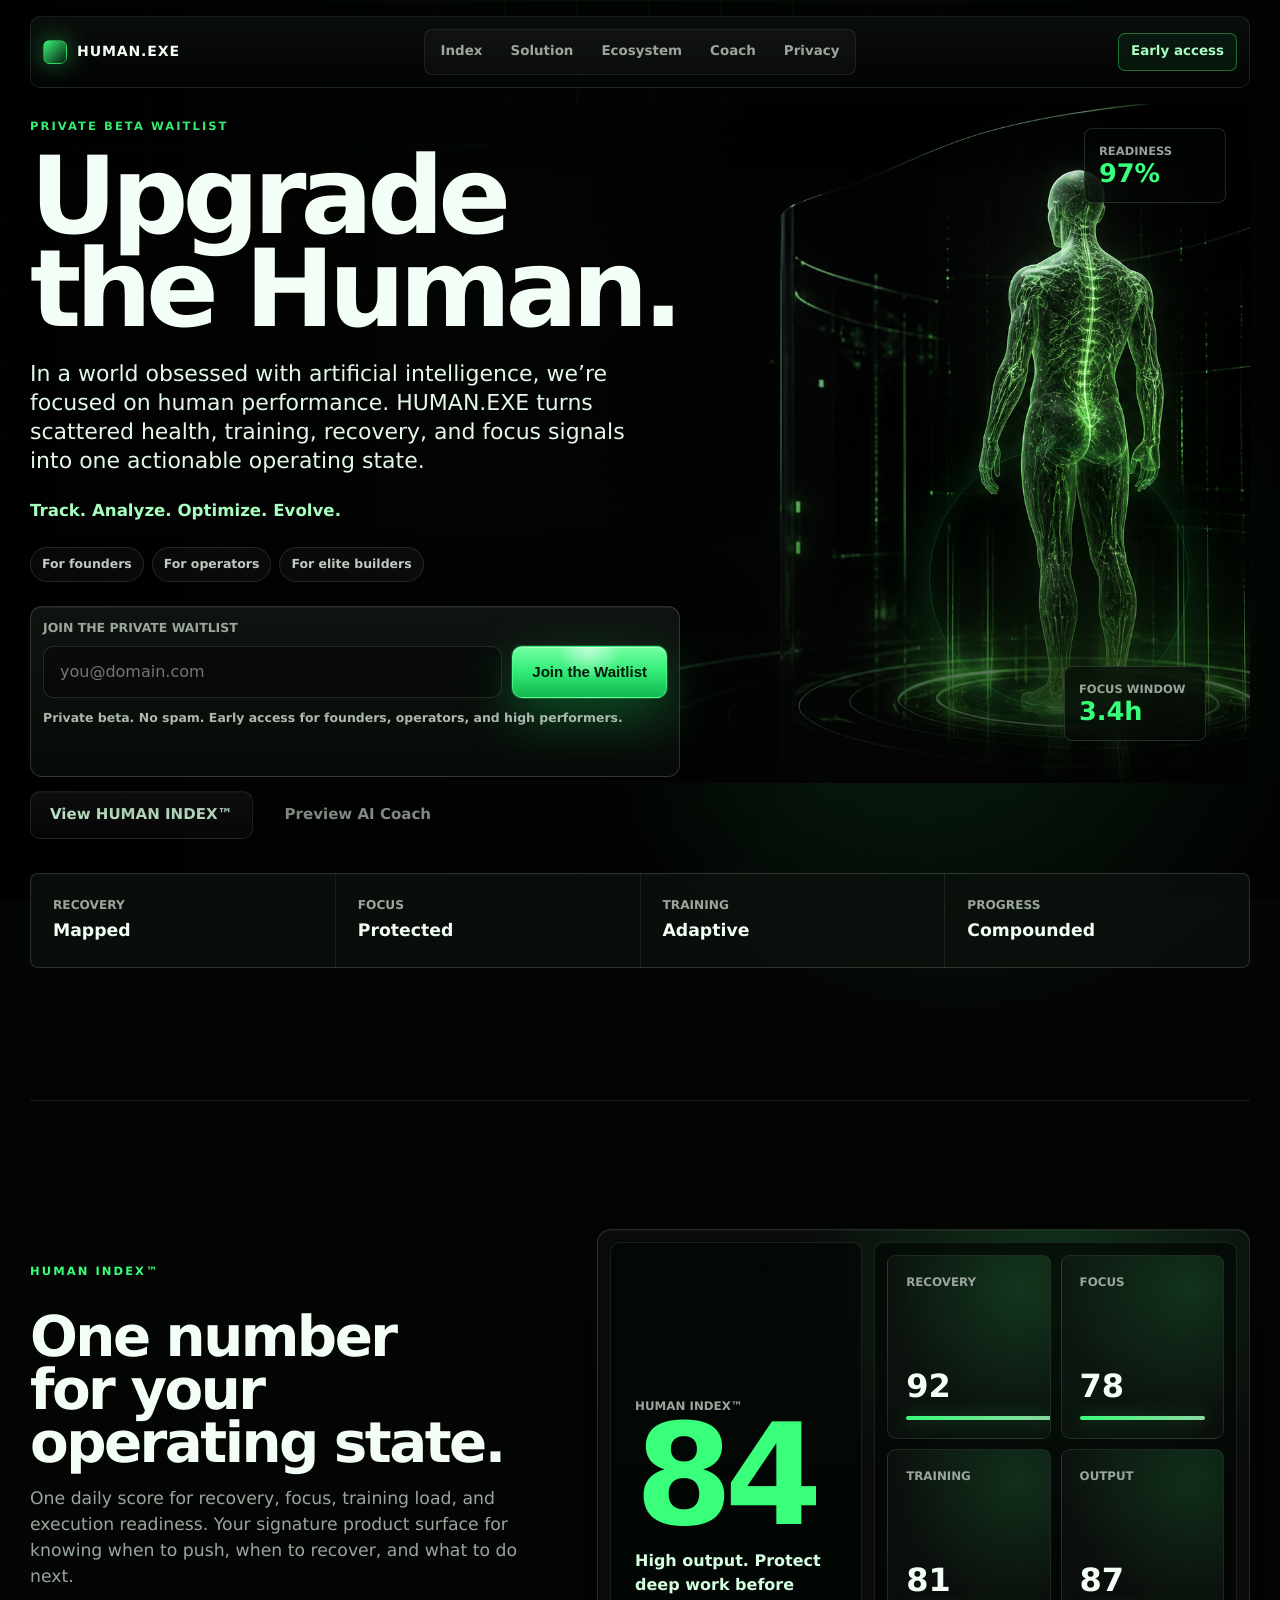
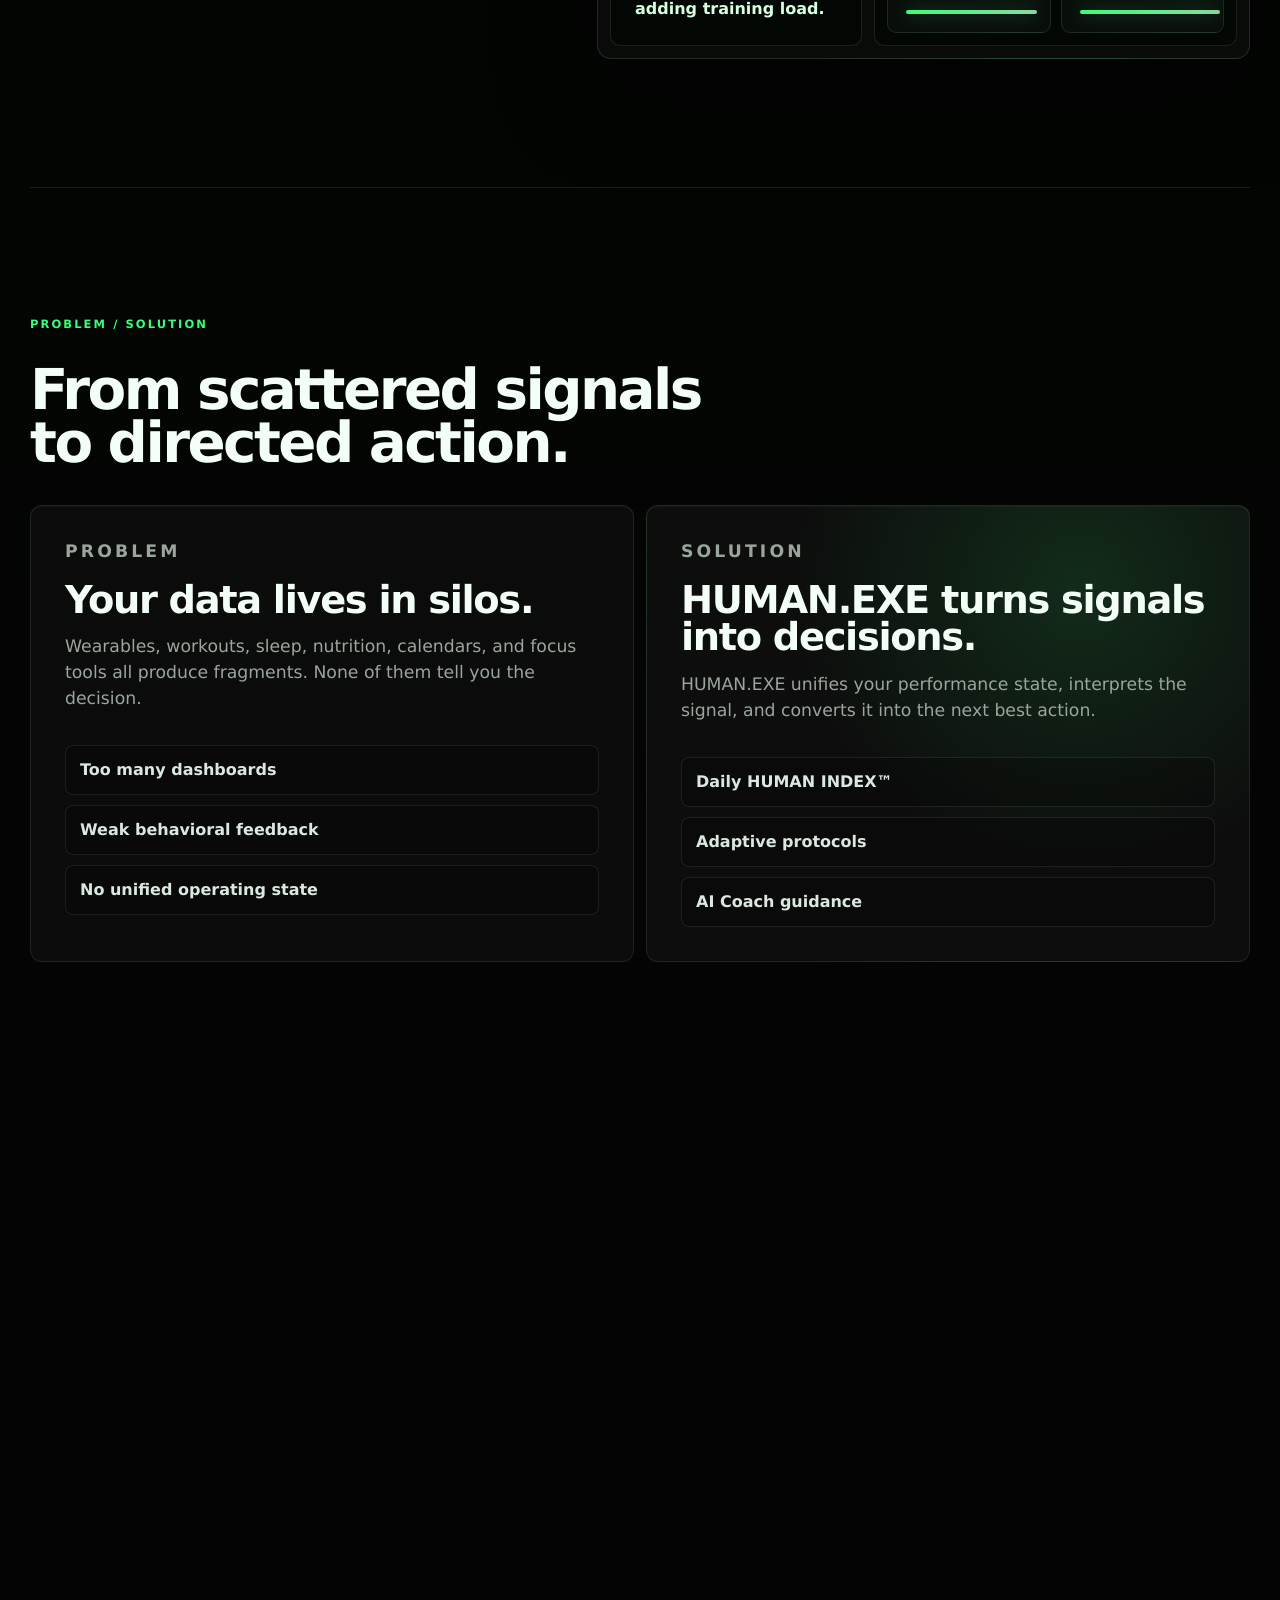
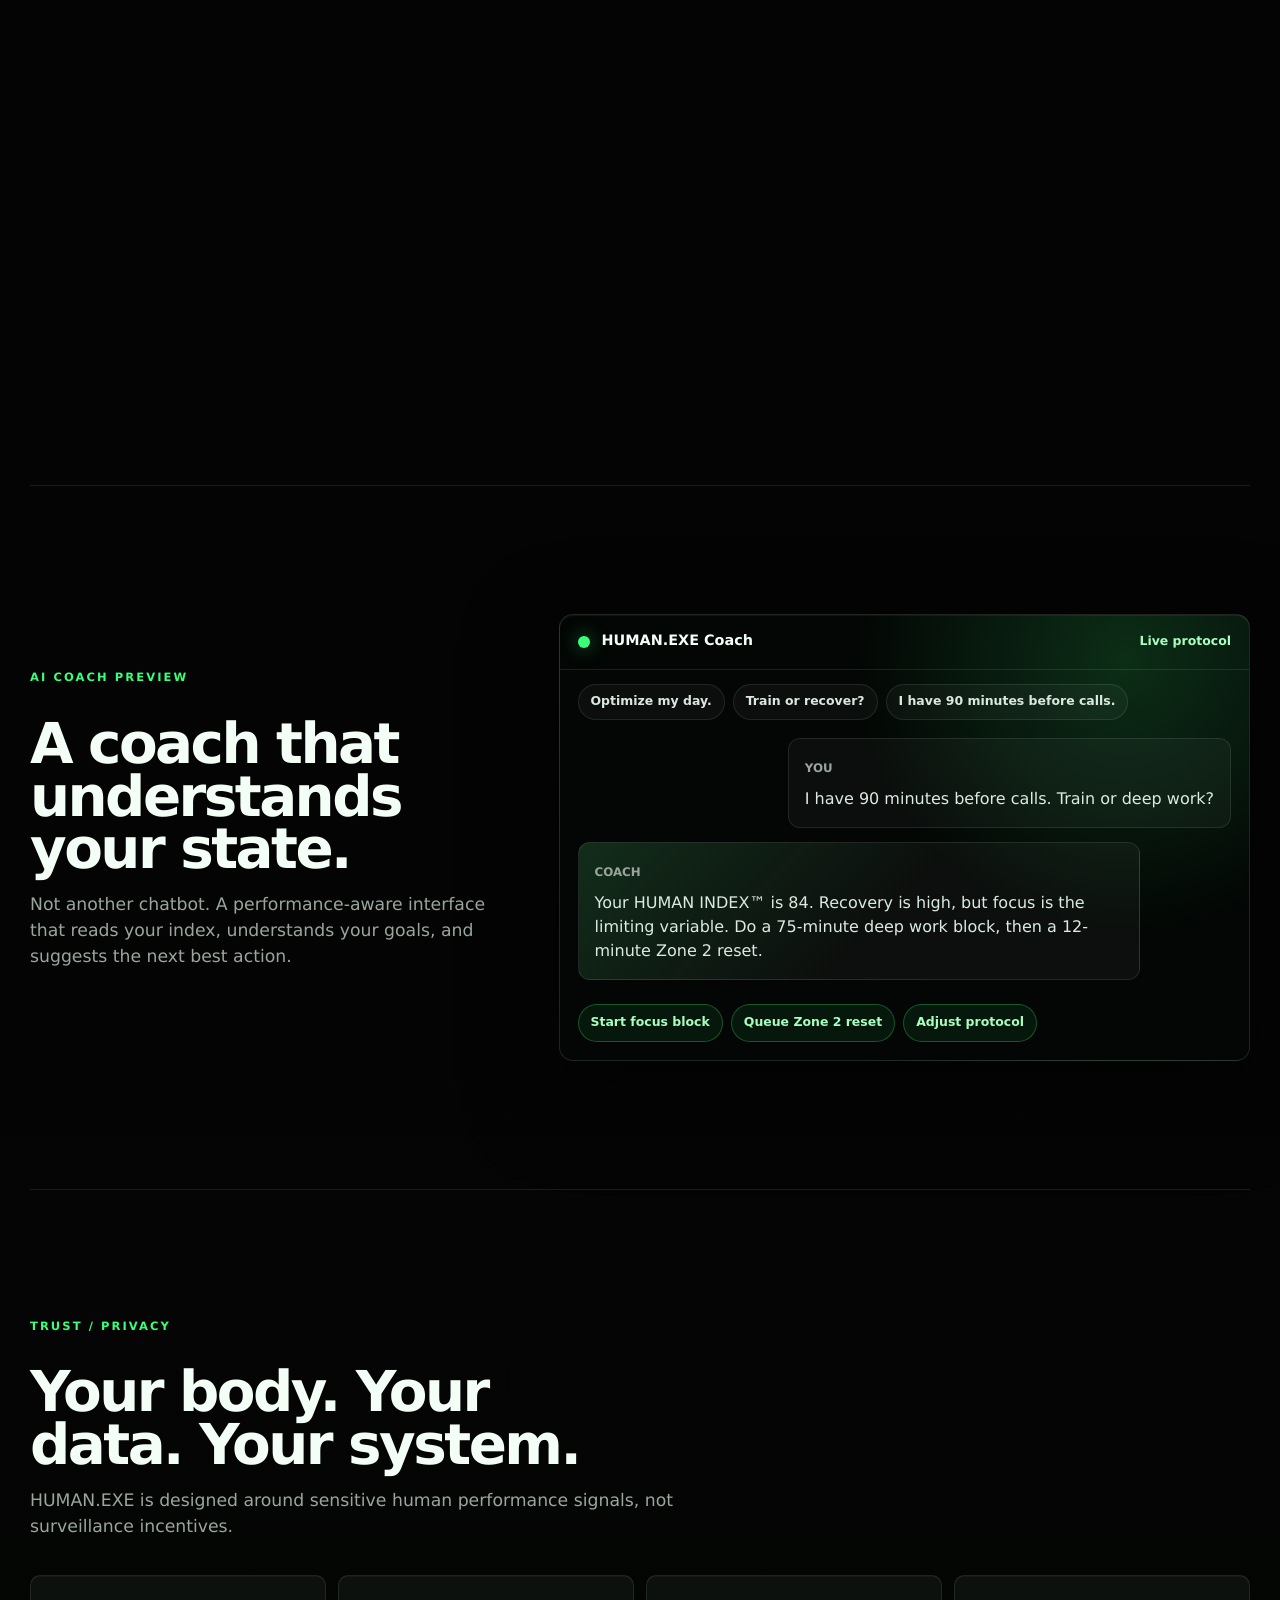
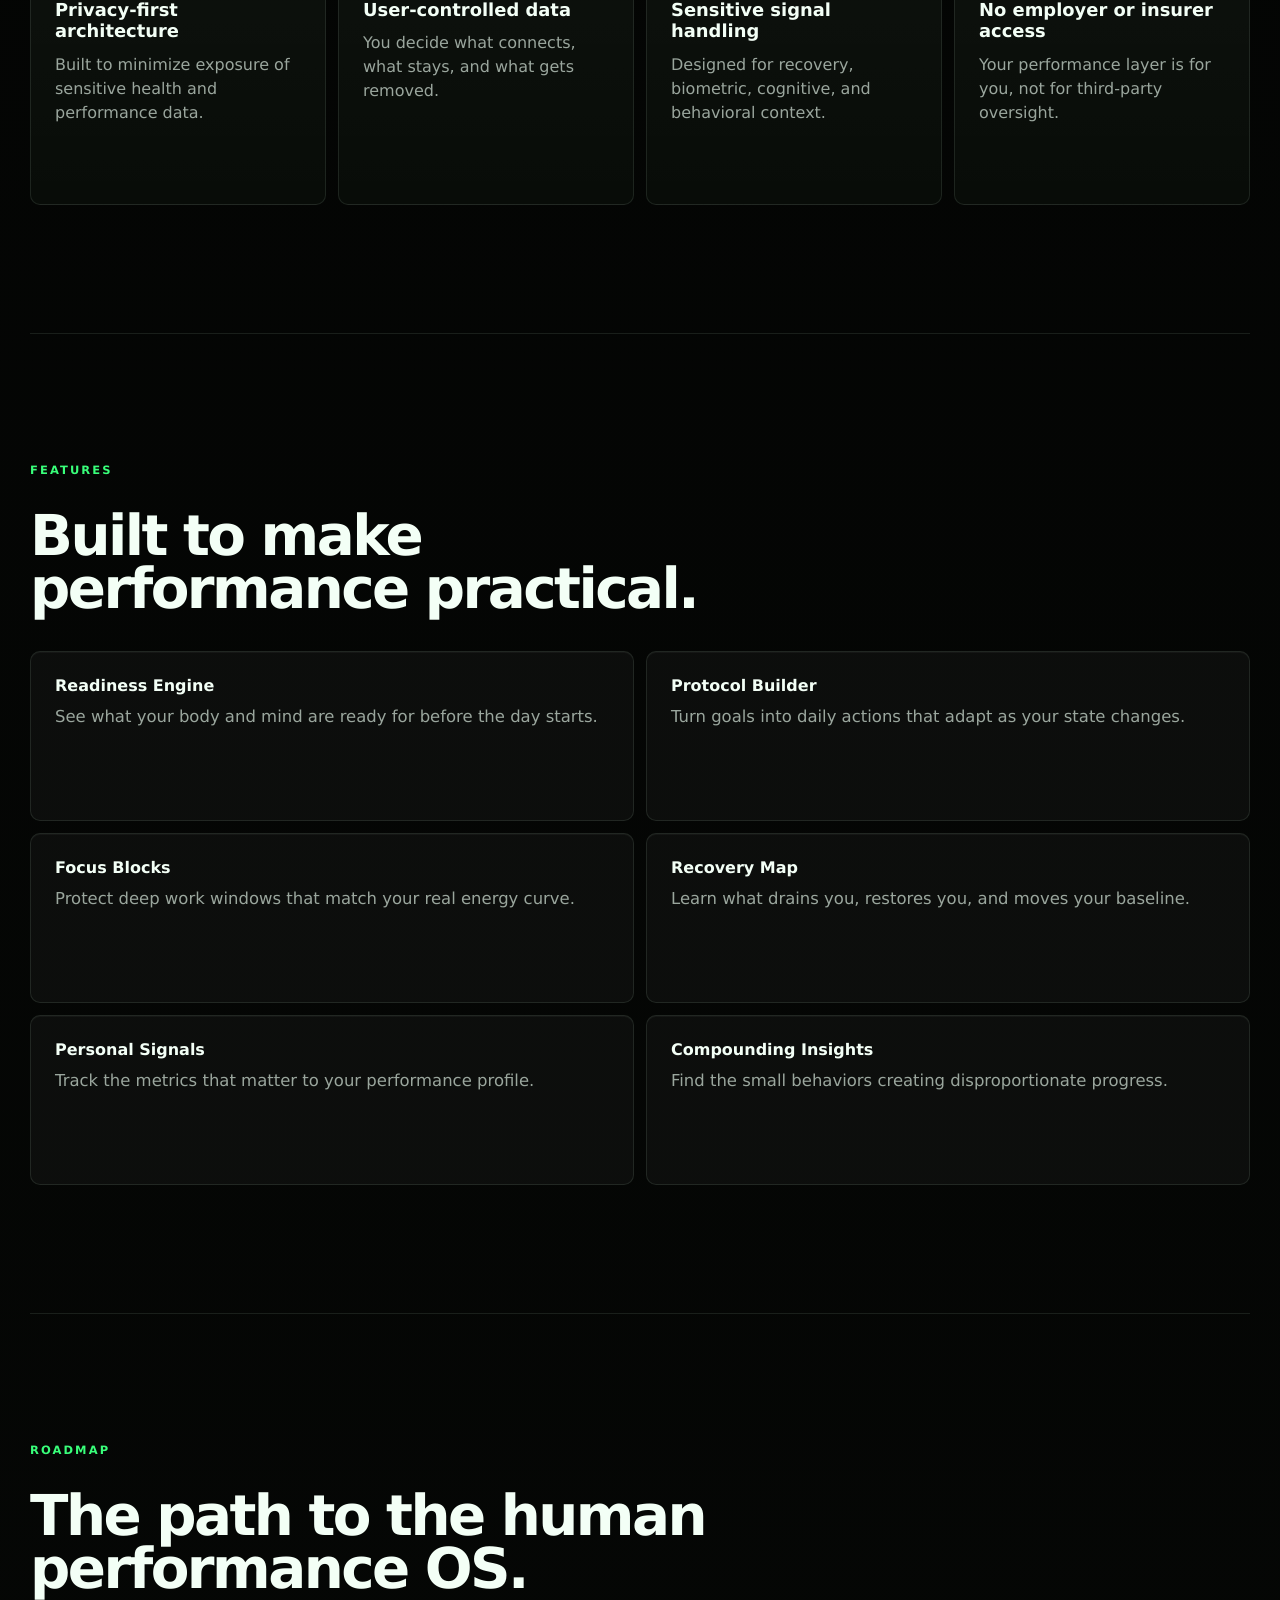
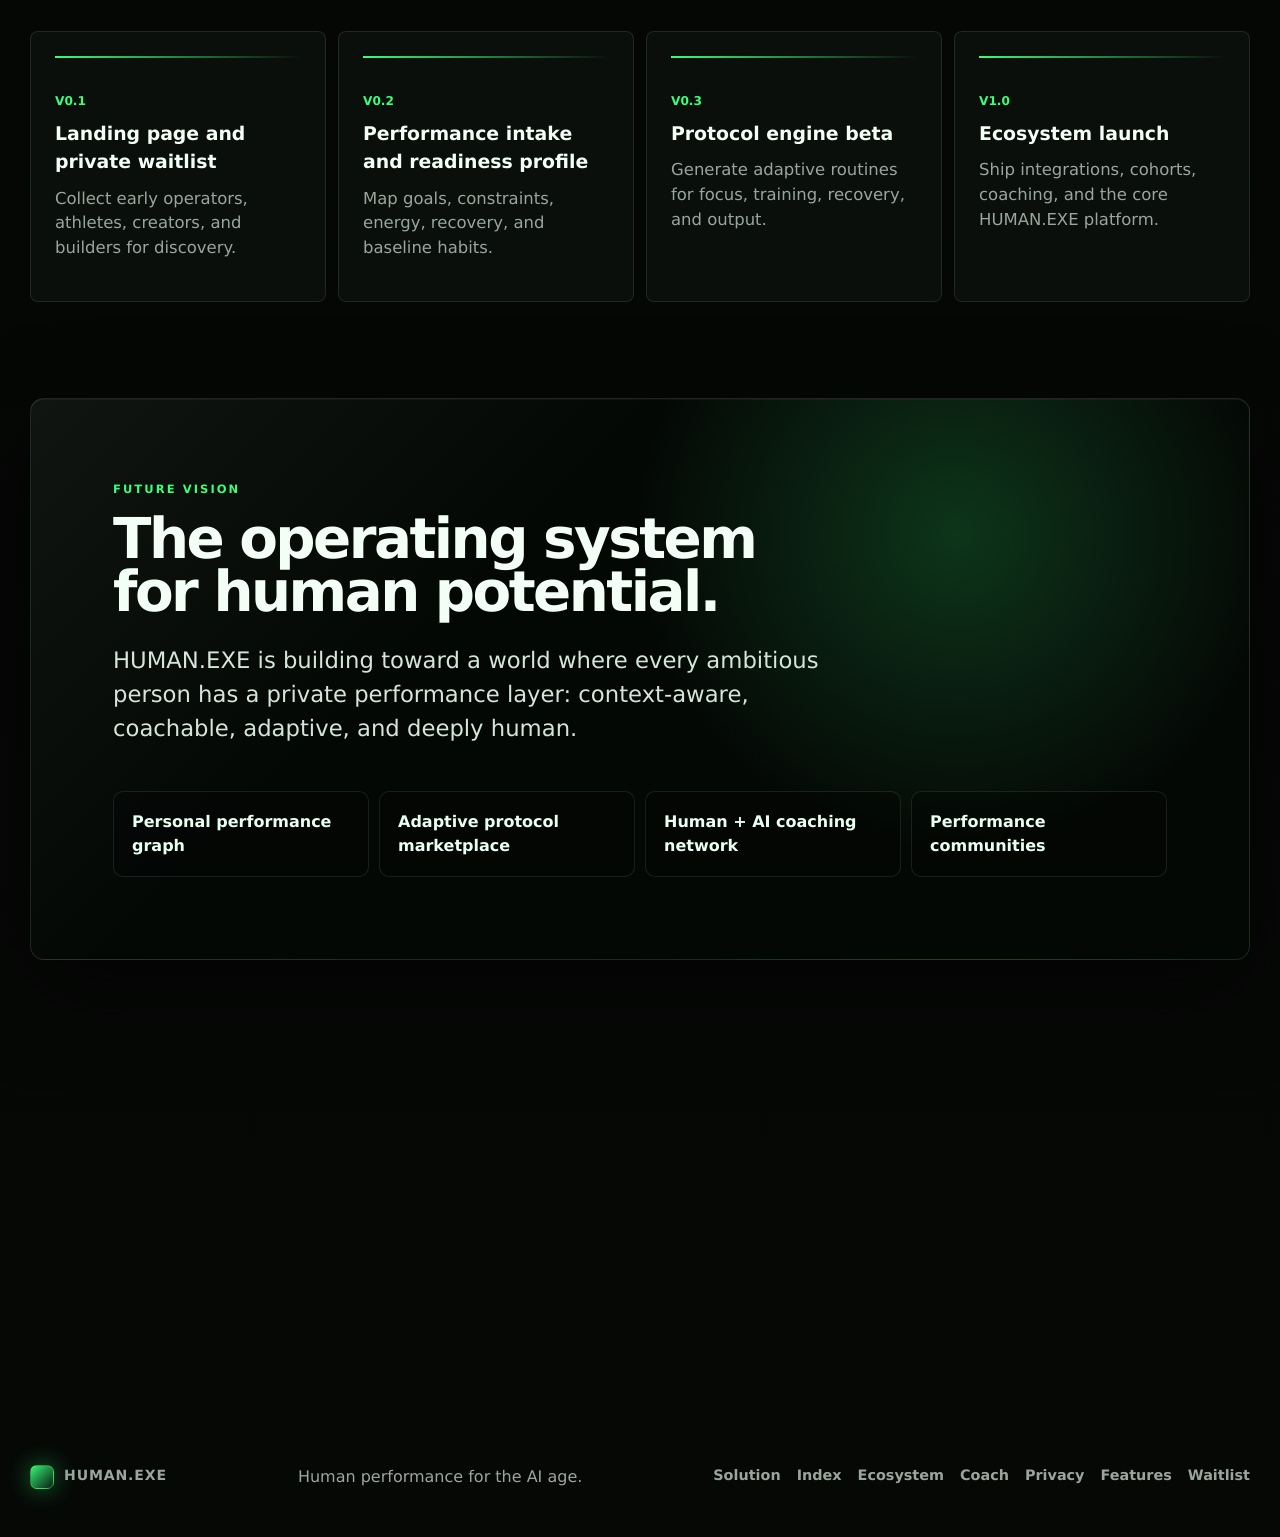
==== commit ed260d8b: "Prepare HUMAN.EXE for public launch" ====
--- a/index.html
+++ b/index.html
@@ -33,6 +33,10 @@
     <meta name="twitter:image" content="https://humanexe.ai/assets/human-exe-hero.png" />
     <title>HUMAN.EXE | Upgrade the Human</title>
     <link rel="stylesheet" href="styles.css" />
+    <script defer data-domain="humanexe.ai" src="https://plausible.io/js/script.js"></script>
+    <script>
+      window.HUMAN_EXE_WAITLIST_ENDPOINT = "/api/waitlist";
+    </script>
     <script type="application/ld+json">
       {
         "@context": "https://schema.org",
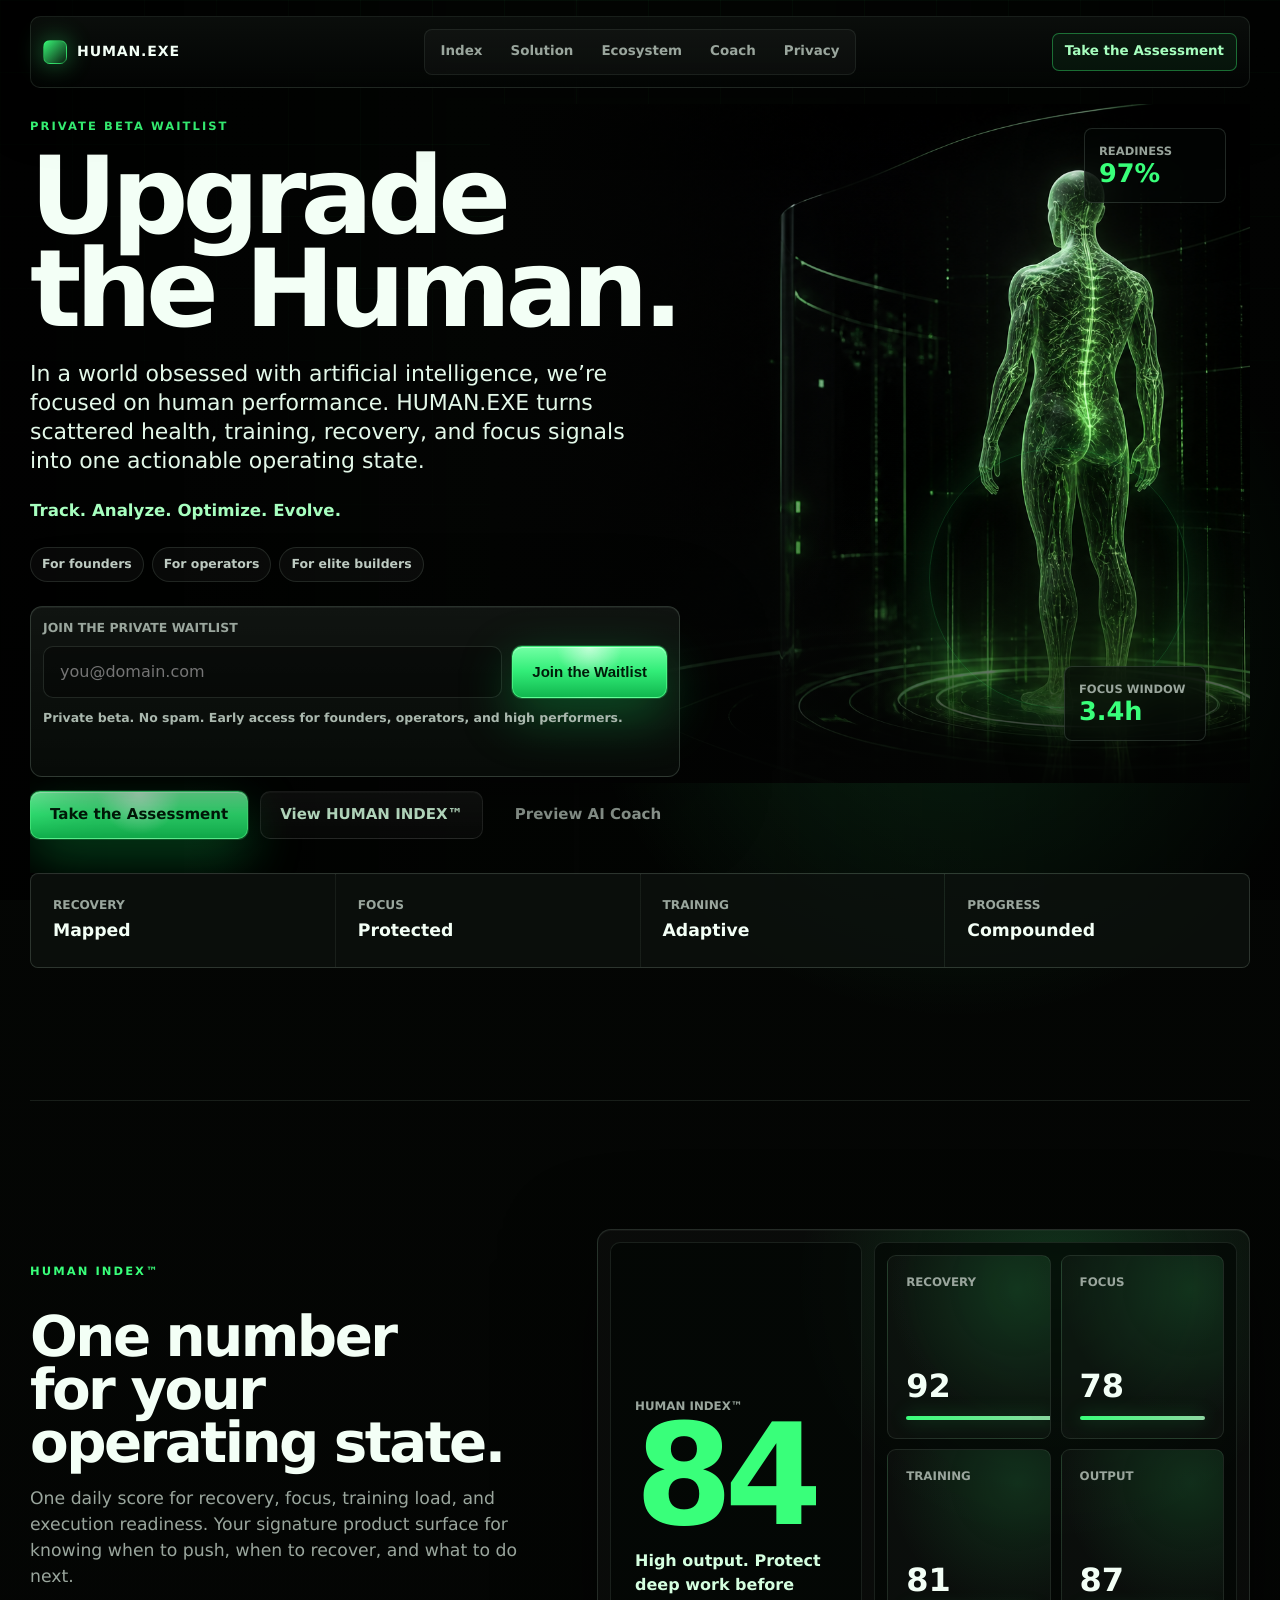
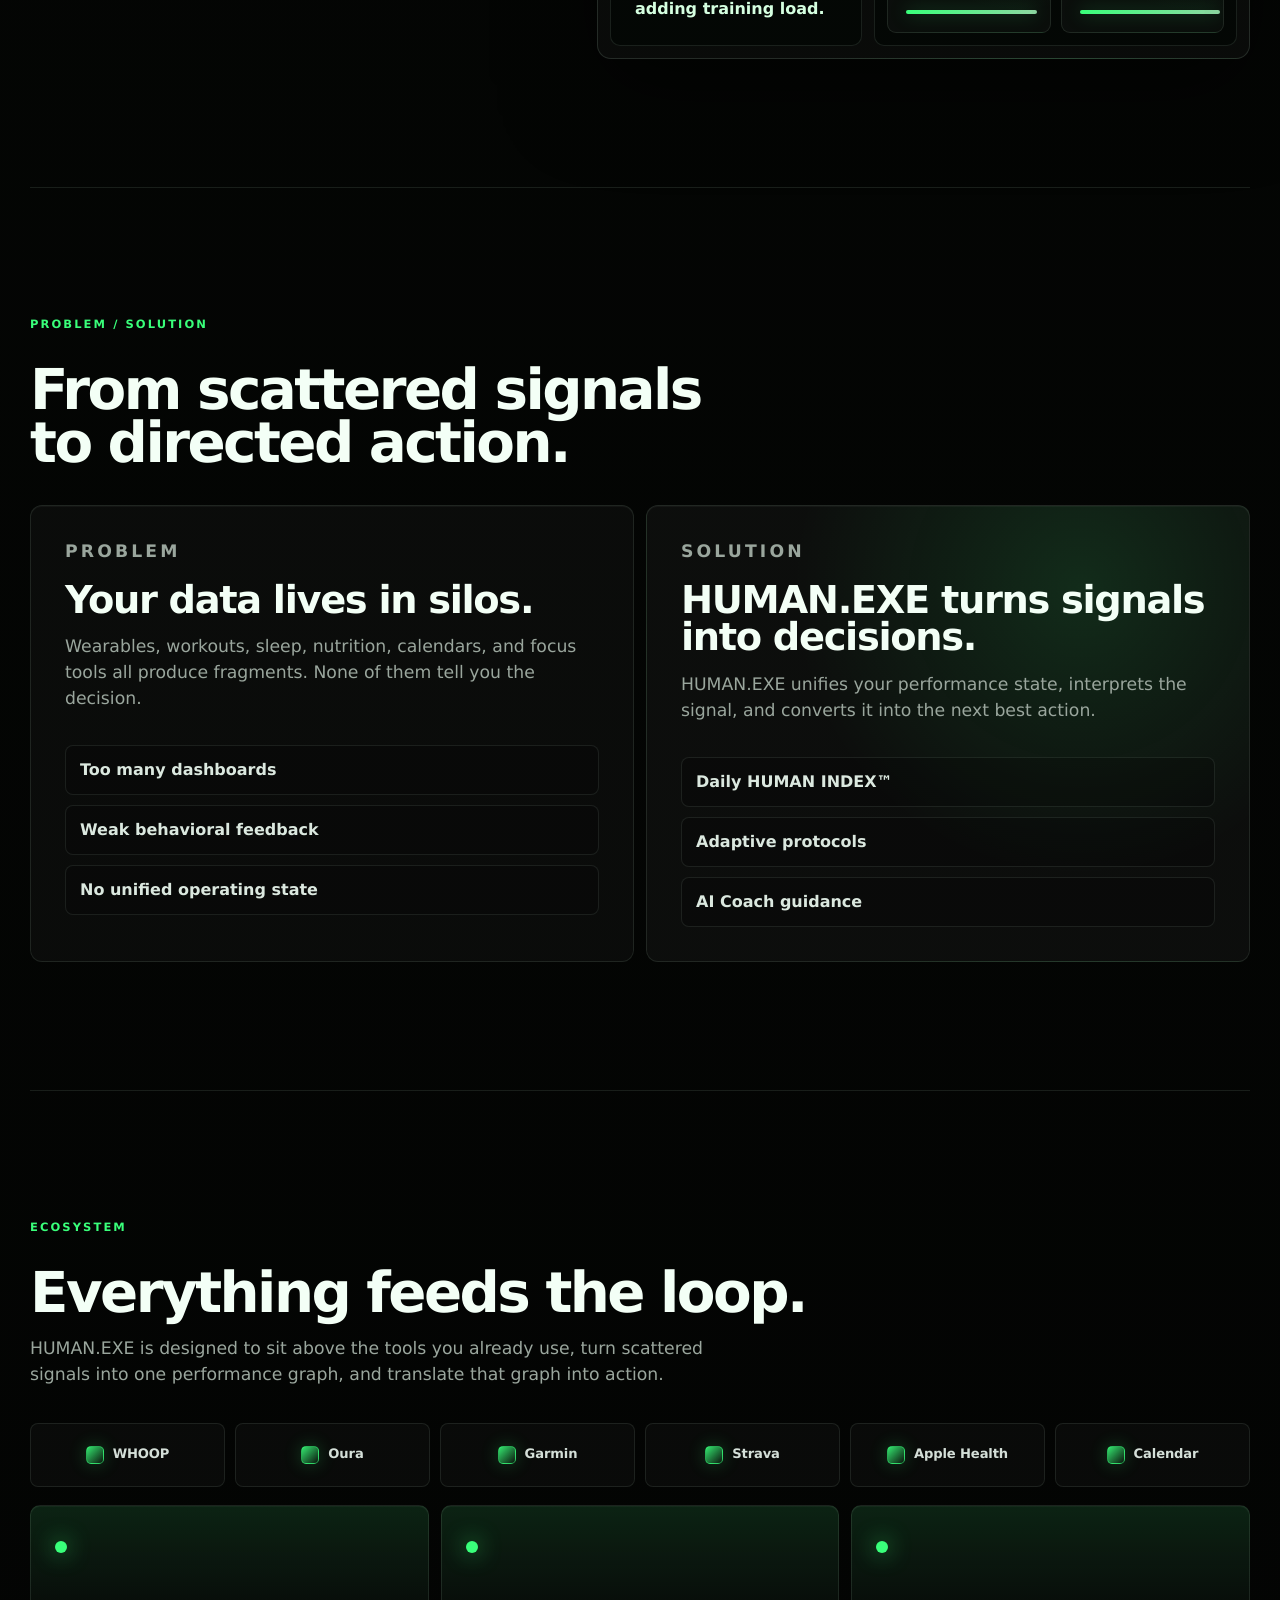
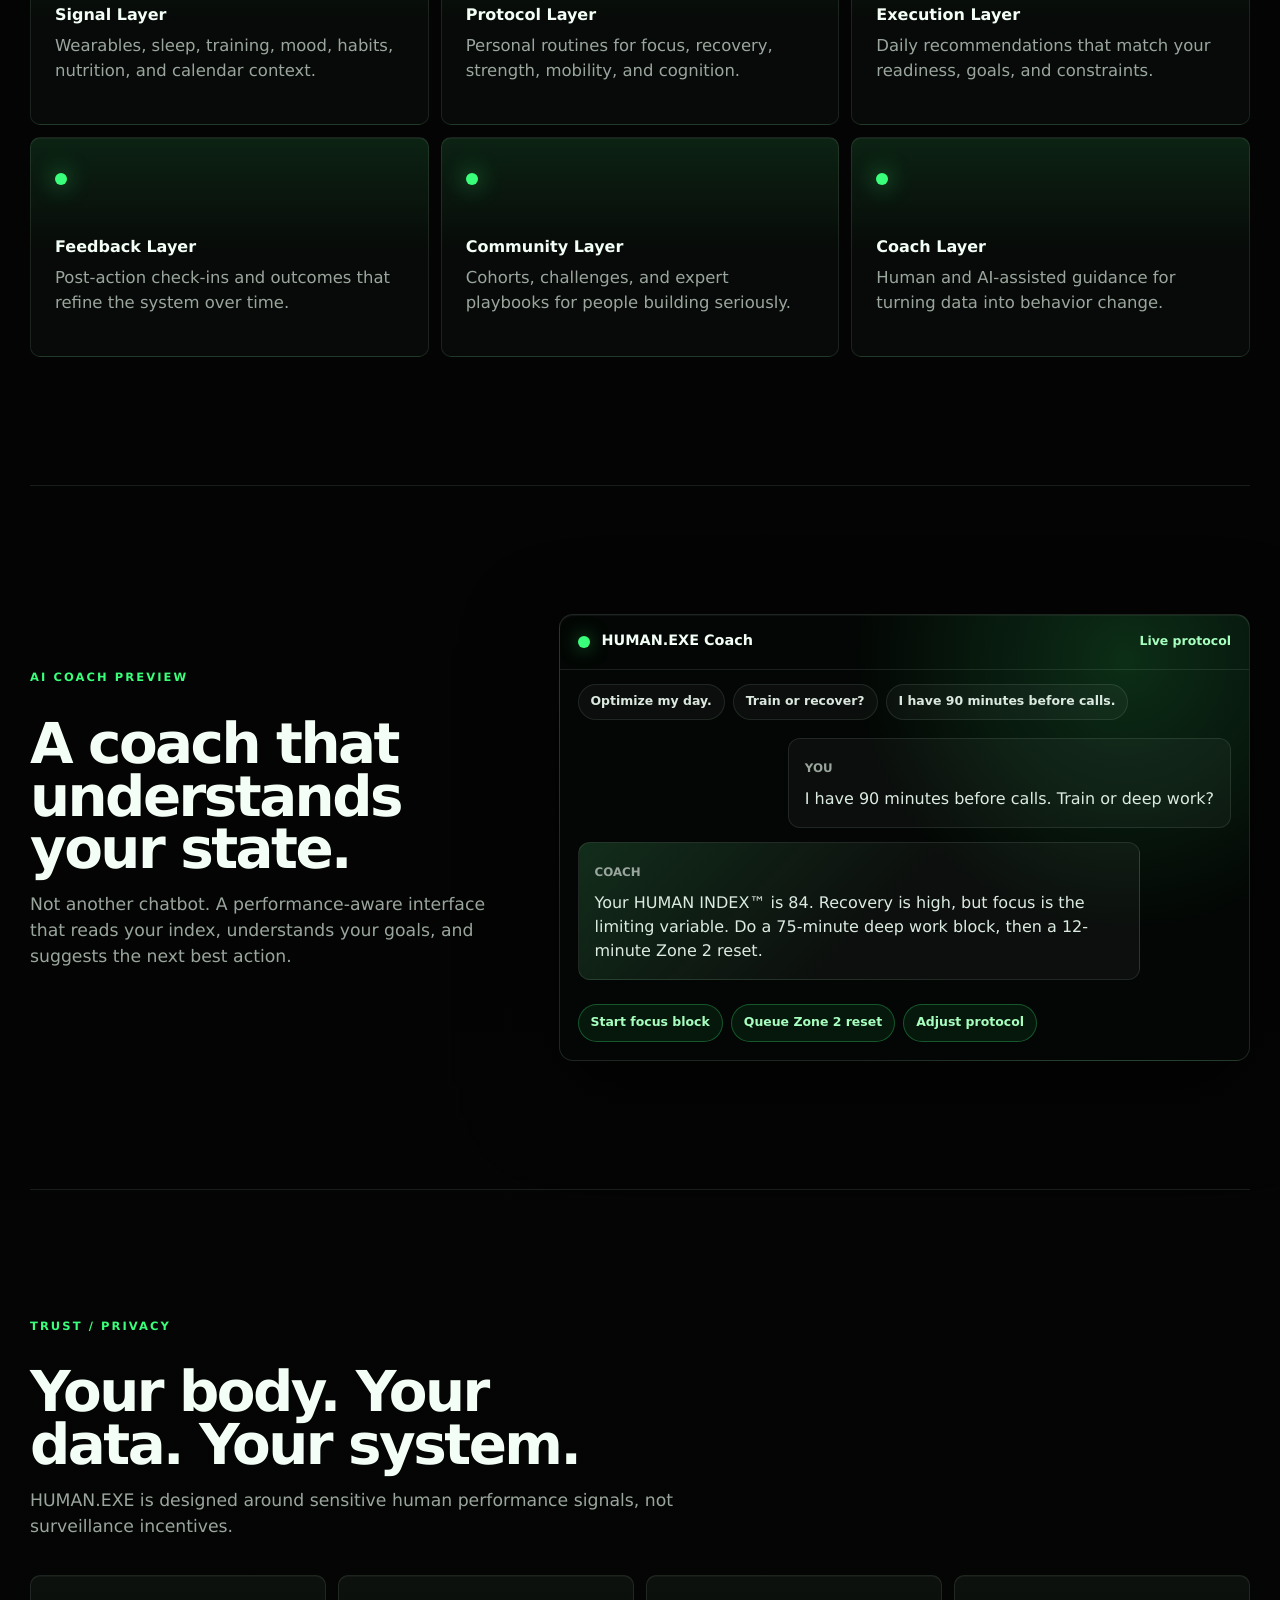
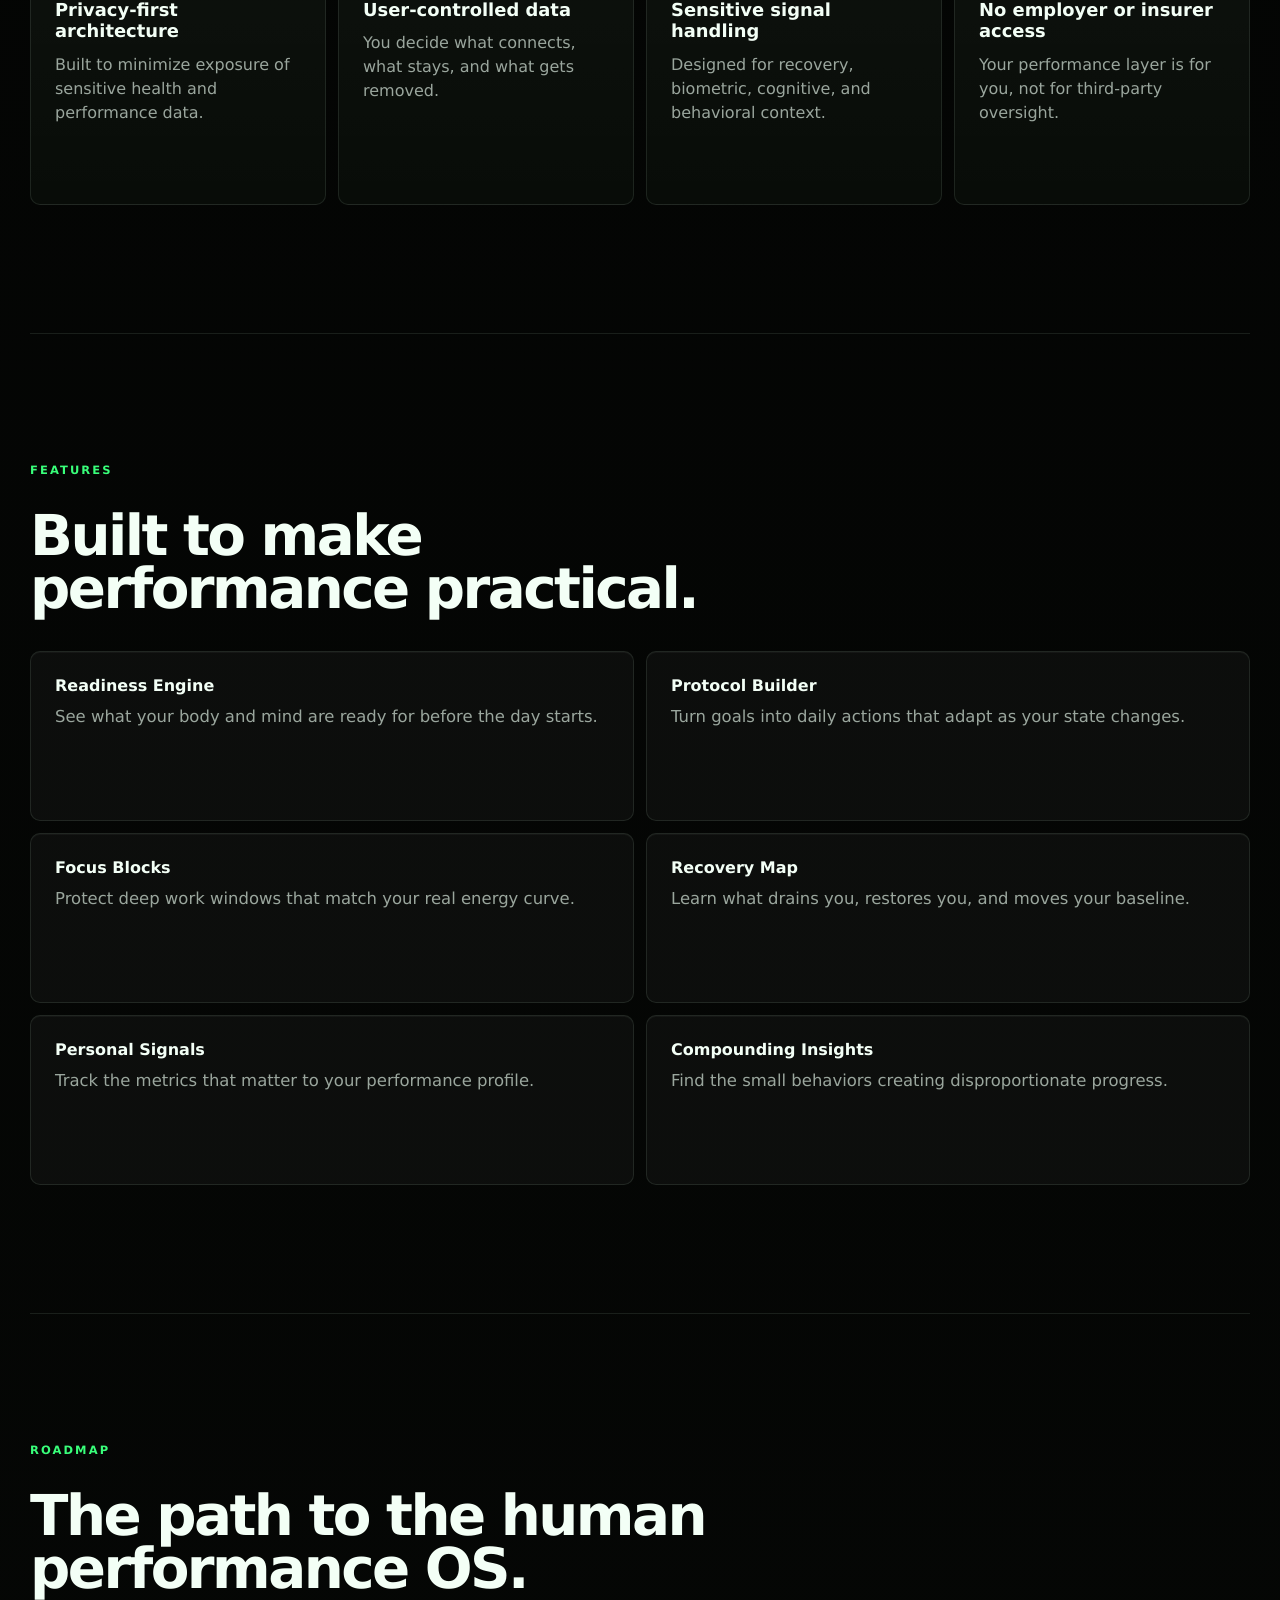
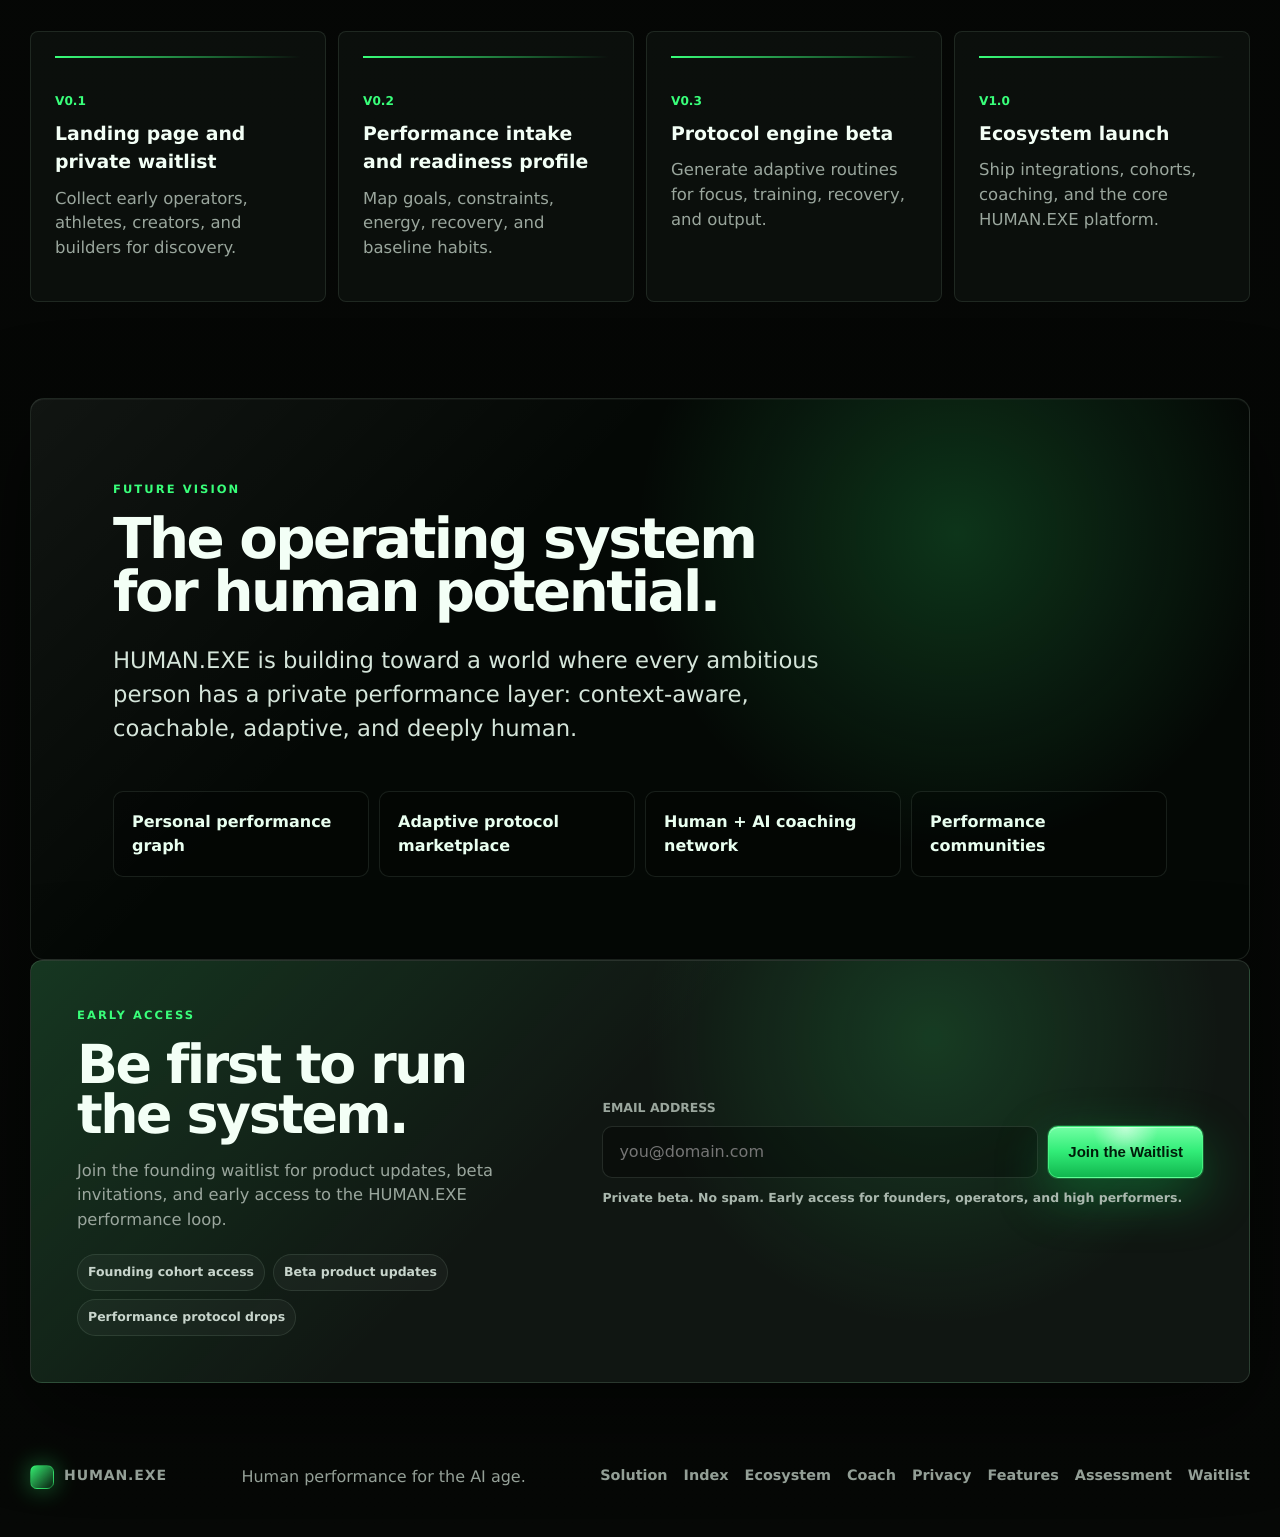
==== commit 3b877f27: "Ship HUMAN.EXE Assessment V0.1" ====
--- a/index.html
+++ b/index.html
@@ -61,7 +61,7 @@
           <a href="#coach">Coach</a>
           <a href="#privacy">Privacy</a>
         </nav>
-        <a class="nav-cta" href="#waitlist">Early access</a>
+        <a class="nav-cta" href="assessment">Take the Assessment</a>
       </header>
 
       <main id="top">
@@ -97,6 +97,7 @@
               <p class="form-message" aria-live="polite"></p>
             </form>
             <div class="hero-actions">
+              <a class="button button-primary" href="assessment">Take the Assessment</a>
               <a class="button button-ghost" href="#human-index">View HUMAN INDEX™</a>
               <a class="button button-text" href="#coach">Preview AI Coach</a>
             </div>
@@ -450,6 +451,7 @@
           <a href="#coach">Coach</a>
           <a href="#privacy">Privacy</a>
           <a href="#features">Features</a>
+          <a href="assessment">Assessment</a>
           <a href="#waitlist">Waitlist</a>
         </div>
       </footer>
--- a/styles.css
+++ b/styles.css
@@ -1139,6 +1139,284 @@
   color: var(--text);
 }
 
+.assessment-page {
+  padding: 64px 0 96px;
+}
+
+.assessment-hero {
+  max-width: 860px;
+  padding: 68px 0 54px;
+}
+
+.assessment-hero h1 {
+  max-width: 760px;
+  margin-bottom: 22px;
+  font-size: clamp(3.2rem, 10vw, 7rem);
+}
+
+.assessment-hero p:not(.eyebrow) {
+  max-width: 680px;
+  margin: 0;
+  color: #d9f5df;
+  font-size: clamp(1.08rem, 2vw, 1.42rem);
+}
+
+.assessment-shell,
+.assessment-results {
+  border: 1px solid rgba(216, 255, 226, 0.12);
+  border-radius: 8px;
+  background:
+    linear-gradient(180deg, rgba(16, 22, 18, 0.92), rgba(6, 8, 7, 0.9)),
+    var(--panel-strong);
+  box-shadow: var(--shadow);
+}
+
+.assessment-shell {
+  padding: clamp(20px, 4vw, 42px);
+}
+
+.assessment-intro {
+  display: grid;
+  grid-template-columns: minmax(0, 1fr) auto;
+  gap: 24px;
+  align-items: end;
+  margin-bottom: 30px;
+}
+
+.assessment-intro h2,
+.category-card h2,
+.recommendation-card h2 {
+  margin: 0;
+  font-size: clamp(1.7rem, 3vw, 2.7rem);
+}
+
+.assessment-intro p {
+  max-width: 700px;
+  margin: 12px 0 0;
+  color: #c6d1c9;
+}
+
+.assessment-scale {
+  display: grid;
+  gap: 8px;
+  min-width: 150px;
+  color: var(--green-soft);
+  font-size: 0.78rem;
+  font-weight: 800;
+  text-transform: uppercase;
+}
+
+.question-list {
+  display: grid;
+  gap: 12px;
+}
+
+.question-card {
+  display: grid;
+  grid-template-columns: minmax(0, 1fr) auto;
+  gap: 18px;
+  align-items: center;
+  margin: 0;
+  padding: 18px;
+  border: 1px solid rgba(216, 255, 226, 0.1);
+  border-radius: 8px;
+  background: rgba(255, 255, 255, 0.032);
+}
+
+.question-card legend {
+  display: grid;
+  gap: 6px;
+  padding: 0;
+  color: var(--text);
+  font-size: 1rem;
+  font-weight: 720;
+}
+
+.question-card legend span {
+  color: var(--green-soft);
+  font-size: 0.74rem;
+  font-weight: 850;
+  letter-spacing: 0.08em;
+  text-transform: uppercase;
+}
+
+.rating-row {
+  display: grid;
+  grid-template-columns: repeat(5, 42px);
+  gap: 8px;
+}
+
+.rating-row label {
+  cursor: pointer;
+}
+
+.rating-row input {
+  position: absolute;
+  width: 1px;
+  height: 1px;
+  opacity: 0;
+  pointer-events: none;
+}
+
+.rating-row span {
+  display: grid;
+  width: 42px;
+  height: 42px;
+  place-items: center;
+  border: 1px solid rgba(216, 255, 226, 0.16);
+  border-radius: 8px;
+  color: #d7e2da;
+  font-weight: 800;
+  background: rgba(255, 255, 255, 0.04);
+  transition:
+    border-color 180ms ease,
+    background 180ms ease,
+    color 180ms ease,
+    transform 180ms ease;
+}
+
+.rating-row input:checked + span,
+.rating-row label:hover span {
+  border-color: rgba(57, 255, 122, 0.76);
+  color: #031006;
+  background: var(--green);
+  transform: translateY(-1px);
+}
+
+.assessment-submit {
+  width: 100%;
+  margin-top: 22px;
+}
+
+.assessment-message {
+  min-height: 24px;
+  margin: 14px 0 0;
+  color: var(--green-soft);
+  font-size: 0.92rem;
+}
+
+.assessment-message.error {
+  color: #ffb4b4;
+}
+
+.assessment-results {
+  display: grid;
+  grid-template-columns: 0.82fr 1fr;
+  gap: 18px;
+  margin-top: 24px;
+  padding: clamp(20px, 4vw, 34px);
+}
+
+.assessment-results[hidden] {
+  display: none;
+}
+
+.score-card,
+.category-card,
+.recommendation-card {
+  border: 1px solid rgba(216, 255, 226, 0.1);
+  border-radius: 8px;
+  background: rgba(255, 255, 255, 0.035);
+  padding: 22px;
+}
+
+.score-card {
+  grid-row: span 2;
+}
+
+.score-lockup {
+  display: flex;
+  align-items: baseline;
+  gap: 14px;
+  margin: 8px 0;
+}
+
+.score-lockup span {
+  color: var(--green);
+  font-size: clamp(2rem, 6vw, 4rem);
+}
+
+.score-lockup strong {
+  font-size: clamp(5rem, 16vw, 9rem);
+  line-height: 0.9;
+}
+
+.score-card p:last-child {
+  max-width: 360px;
+  color: #d9f5df;
+}
+
+.category-scores {
+  display: grid;
+  gap: 14px;
+  margin-top: 20px;
+}
+
+.category-score {
+  display: grid;
+  gap: 8px;
+}
+
+.category-score div {
+  display: flex;
+  justify-content: space-between;
+  gap: 16px;
+  color: var(--soft);
+  font-weight: 800;
+}
+
+.category-score strong {
+  color: var(--green);
+}
+
+.category-score meter {
+  width: 100%;
+  height: 10px;
+}
+
+.category-score meter::-webkit-meter-bar {
+  border: 0;
+  border-radius: 999px;
+  background: rgba(255, 255, 255, 0.08);
+}
+
+.category-score meter::-webkit-meter-optimum-value {
+  border-radius: 999px;
+  background: linear-gradient(90deg, var(--green-deep), var(--green));
+}
+
+.recommendations {
+  display: grid;
+  gap: 12px;
+  margin: 20px 0 0;
+  padding-left: 20px;
+}
+
+.recommendations li::marker {
+  color: var(--green);
+  font-weight: 900;
+}
+
+.recommendations span {
+  color: var(--green-soft);
+  font-size: 0.78rem;
+  font-weight: 850;
+  letter-spacing: 0.08em;
+  text-transform: uppercase;
+}
+
+.recommendations p {
+  margin: 6px 0 0;
+  color: #c6d1c9;
+}
+
+.assessment-actions {
+  display: flex;
+  flex-wrap: wrap;
+  gap: 10px;
+  grid-column: 1 / -1;
+}
+
 .reveal {
   opacity: 0;
   transform: translateY(18px);
@@ -1224,6 +1502,8 @@
   .metric-strip,
   .logo-cloud,
   .index-rings,
+  .assessment-intro,
+  .assessment-results,
   .ecosystem-grid,
   .feature-grid,
   .privacy-grid,
@@ -1363,9 +1643,40 @@
   .panel-copy,
   .index-board,
   .future-vision,
+  .assessment-shell,
   .waitlist {
     min-height: auto;
     padding: 24px;
+  }
+
+  .assessment-page {
+    padding: 36px 0 72px;
+  }
+
+  .assessment-hero {
+    padding: 46px 0 34px;
+  }
+
+  .assessment-scale {
+    display: flex;
+    flex-wrap: wrap;
+    min-width: 0;
+  }
+
+  .question-card {
+    grid-template-columns: 1fr;
+  }
+
+  .rating-row {
+    grid-template-columns: repeat(5, minmax(0, 1fr));
+  }
+
+  .rating-row span {
+    width: 100%;
+  }
+
+  .score-card {
+    grid-row: auto;
   }
 
   .index-score strong {
@@ -1387,7 +1698,8 @@
   }
 
   .coach-prompts button,
-  .coach-actions button {
+  .coach-actions button,
+  .assessment-actions .button {
     width: 100%;
   }
 
